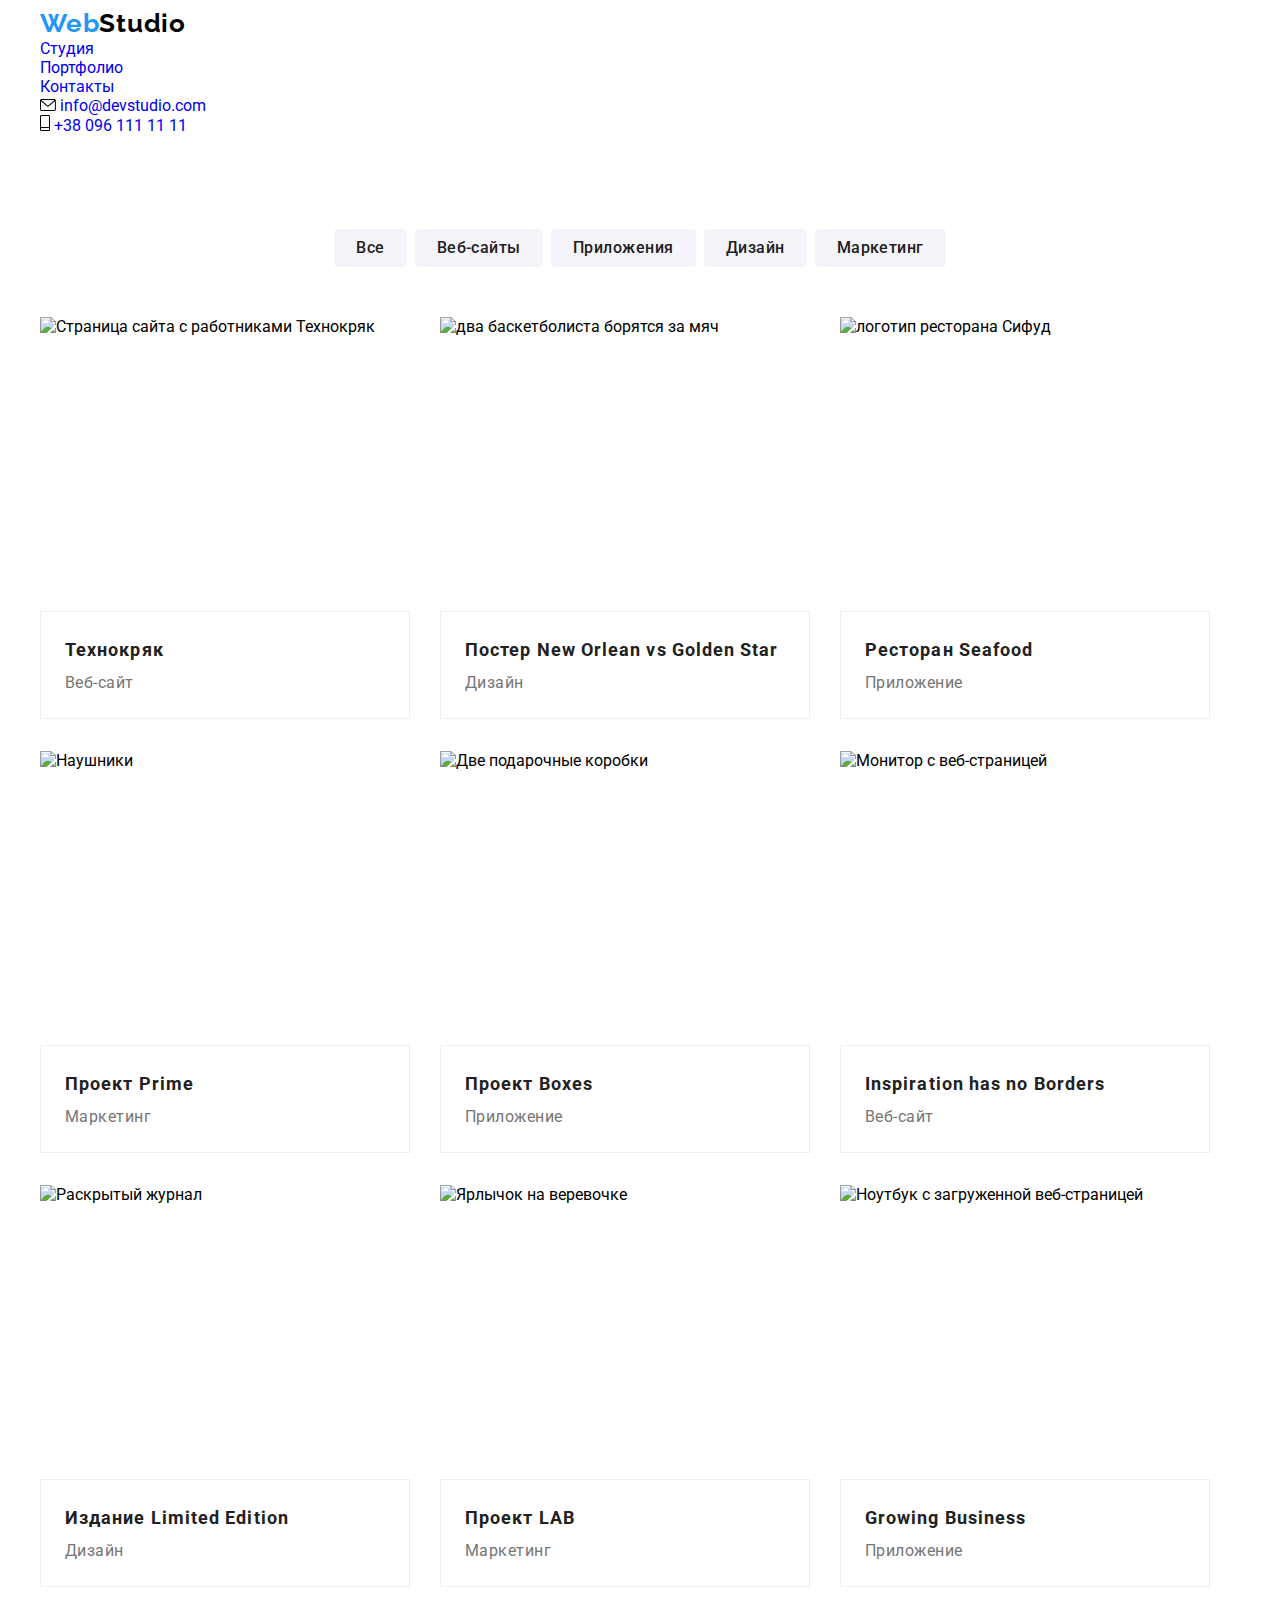
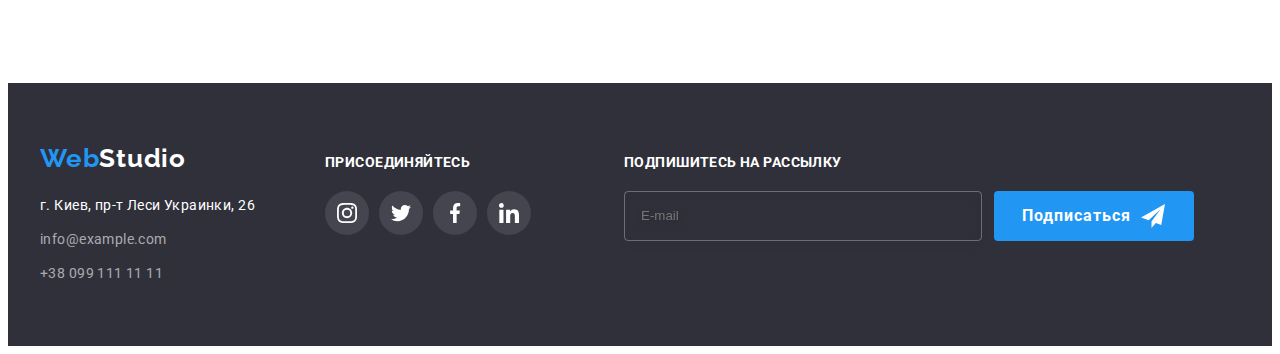
==== portfolio.html @ 205a6d78 "создание первой страницы" ====
<!DOCTYPE html>
<html lang="en">
<head>
    <meta charset="UTF-8">
    <meta http-equiv="X-UA-Compatible" content="IE=edge">
    <meta name="viewport" content="width=device-width, initial-scale=1.0">
    <title>WebStudio</title>
    <link rel="preconnect" href="https://fonts.googleapis.com">
    <link rel="preconnect" href="https://fonts.gstatic.com" crossorigin>
    <link href="https://fonts.googleapis.com/css2?family=Raleway:wght@700&family=Roboto:wght@400;500;700;900&display=swap"
        rel="stylesheet">
    <link rel="stylesheet" href="https://cdnjs.cloudflare.com/ajax/libs/modern-normalize/1.1.0/modern-normalize.min.css"
        integrity="sha512-wpPYUAdjBVSE4KJnH1VR1HeZfpl1ub8YT/NKx4PuQ5NmX2tKuGu6U/JRp5y+Y8XG2tV+wKQpNHVUX03MfMFn9Q=="
        crossorigin="anonymous" referrerpolicy="no-referrer" />
    <link rel="stylesheet" href="./css/portfolio.min.css">
</head>
<body>
    <header class="header portfolio-header">
        <div class="container header-container">
            <nav class="navigation">
                <a class="logo link" href="./index.html"><span class="logo-primary">Web</span>Studio</a>
                <ul class="nav-list list">
                    <li class="nav-list__item">
                        <a class="nav-list__link link" href="./index.html#about">Студия</a>
                    </li>
                    <li class="nav-list__item">
                        <a class="nav-list__link link current" href="./portfolio.html">Портфолио</a>
                    </li>
                    <li class="nav-list__item">
                        <a class="nav-list__link link" href="#contacts">Контакты</a>
                    </li>
                </ul>
            </nav>
            <ul class="header-contact list">
                <li class="header-contact__item">
                    <a class="header-contact__link link" href="mailto:info@devstudio.com">
                        <svg class="header-contact__icon" width="16" height="12">
                            <use href="./img/svg/sprite.svg#icon-email"></use>
                        </svg>
                        info@devstudio.com
                    </a>
                </li>
                <li class="header-contact__item">
                    <a class="header-contact__link link" href="tel:+380961111111">
                        <svg class="header-contact__icon" width="10" height="16">
                            <use href="./img/svg/sprite.svg#icon-telephone"></use>
                        </svg>
                        +38 096 111 11 11
                    </a>
                </li>
            </ul>
        </div>
    </header>
    <main>
        <section class="portfolio">
            <div class="container">
                <h1 class="visually-hidden">Портфолио</h1>
                <ul class="button-list list">
                    <li class="button-list-item">
                        <button class="button" type="button">Все</button>
                    </li>
                    <li class="button-list-item">
                        <button class="button" type="button">Веб-сайты</button>
                    </li>
                    <li class="button-list-item">
                        <button class="button" type="button">Приложения</button>
                    </li>
                    <li class="button-list-item">
                        <button class="button" type="button">Дизайн</button>
                    </li>
                    <li class="button-list-item">
                        <button class="button" type="button">Маркетинг</button>
                    </li>
                </ul>
                <ul class="portfolio-list list">
                    <li class="portfolio-list-item">
                        <div class="portfolio-overlay">
                            <img width="370" height="294" class="portfolio-img" src="./img/portfolio-img-1.jpg" alt="Страница сайта с работниками Технокряк">
                            <p class="overlay-content">Технокряк это современная площадка распространения коронавируса. Компании используют эту платформу для цифрового
                            шпионажа и атак на защищённые сервера конкурентов.</p>
                        </div>
                        <div class="text-box">
                            <h2 class="portfolio-title">Технокряк</h2>
                            <p class="portfolio-text">Веб-сайт</p>
                        </div>
                    </li>
                    <li class="portfolio-list-item">
                        <div class="portfolio-overlay">
                            <img width="370" height="294" class="portfolio-img" src="./img/portfolio-img-2.jpg" alt="два баскетболиста борятся за мяч">
                            <p class="overlay-content"></p>
                        </div>                        
                        <div class="text-box">
                            <h2 class="portfolio-title">Постер <span lang="en">New Orlean vs Golden Star</span></h2>
                            <p class="portfolio-text">Дизайн</p>
                        </div>
                    </li>
                    <li class="portfolio-list-item">
                        <div class="portfolio-overlay">
                            <img width="370" height="294" class="portfolio-img" src="./img/portfolio-img-3.jpg" alt="логотип ресторана Сифуд">
                            <p class="overlay-content"></p>
                        </div>                        
                        <div class="text-box">
                            <h2 class="portfolio-title">Ресторан <span lang="en">Seafood</span></h2>
                            <p class="portfolio-text">Приложение</p>
                        </div>
                    </li>
                    <li class="portfolio-list-item">
                        <div class="portfolio-overlay">
                            <img width="370" height="294" class="portfolio-img" src="./img/portfolio-img-4.jpg" alt="Наушники">
                            <p class="overlay-content"></p>
                        </div>                        
                        <div class="text-box">
                            <h2 class="portfolio-title">Проект <span lang="en">Prime</span></h2>
                            <p class="portfolio-text">Маркетинг</p>
                        </div>
                    </li>
                    <li class="portfolio-list-item">
                        <div class="portfolio-overlay">
                            <img width="370" height="294" class="portfolio-img" src="./img/portfolio-img-5.jpg" alt="Две подарочные коробки">
                            <p class="overlay-content"></p>
                        </div>                        
                        <div class="text-box">
                            <h2 class="portfolio-title">Проект <span lang="en">Boxes</span></h2>
                            <p class="portfolio-text">Приложение</p>
                        </div>
                    </li>
                    <li class="portfolio-list-item">
                        <div class="portfolio-overlay">
                            <img width="370" height="294" class="portfolio-img" src="./img/portfolio-img-6.jpg" alt="Монитор с веб-страницей">
                            <p class="overlay-content"></p>
                        </div>                        
                        <div class="text-box">
                            <h2 class="portfolio-title" lang="en">Inspiration has no Borders</h2>
                            <p class="portfolio-text">Веб-сайт</p>
                        </div>
                    </li>
                    <li class="portfolio-list-item">
                        <div class="portfolio-overlay">
                            <img width="370" height="294" class="portfolio-img" src="./img/portfolio-img-7.jpg" alt="Раскрытый журнал">
                            <p class="overlay-content"></p>
                        </div>                        
                        <div class="text-box">
                            <h2 class="portfolio-title">Издание <span lang="en">Limited Edition</span></h2>
                            <p class="portfolio-text">Дизайн</p>
                        </div>
                    </li>
                    <li class="portfolio-list-item">
                        <div class="portfolio-overlay">
                            <img width="370" height="294" class="portfolio-img" src="./img/portfolio-img-8.jpg" alt="Ярлычок на веревочке">
                            <p class="overlay-content"></p>
                        </div>                        
                        <div class="text-box">
                            <h2 class="portfolio-title">Проект <span lang="en">LAB</span></h2>
                            <p class="portfolio-text">Маркетинг</p>
                        </div>
                    </li>
                    <li class="portfolio-list-item">
                        <div class="portfolio-overlay">
                            <img width="370" height="294" class="portfolio-img" src="./img/portfolio-img-9.jpg" alt="Ноутбук с загруженной веб-страницей">
                            <p class="overlay-content"></p>
                        </div>                        
                        <div class="text-box">
                            <h2 class="portfolio-title" lang="en">Growing Business</h2>
                            <p class="portfolio-text">Приложение</p>
                        </div>
                    </li>
                </ul>
            </div>
        </section>
    </main>
    <footer class="footer">
        <div class="container footer-container">
            <div class="footer-address">
                <a class="footer-logo link" href="./index.html"><span class="logo-primary">Web</span>Studio</a>
                <address id="contacts">
                    <ul class="footer-contact-list list">
                        <li class="footer-contacts-item">
                            <a class="footer-contacts-address link" href="https://goo.gl/maps/A6K9z37KiYoTbCrC9"
                                target="_blank" rel="noopener noreferrer">г. Киев, пр-т Леси Украинки, 26</a>
                        </li>
                        <li class="footer-contacts-item">
                            <a class="footer-contacts-link link" href="mailto:info@example.com">info@example.com</a>
                        </li>
                        <li class="footer-contacts-item">
                            <a class="footer-contacts-link link" href="tel:+380991111111">+38 099 111 11 11</a>
                        </li>
                    </ul>
                </address>
            </div>
            <div class="footer-social">
                <p class="footer-social-text">присоединяйтесь</p>
                <ul class="footer-social-list list">
                    <li class="footer-social-item">
                        <a class="footer-social-link" href="">
                            <svg class="footer-social-link-icon" width="20" height="20">
                                <use href="./img/svg/sprite.svg#icon-instagram"></use>
                            </svg>
                        </a>
                    </li>
                    <li class="footer-social-item">
                        <a class="footer-social-link" href="">
                            <svg class="footer-social-link-icon" width="20" height="20">
                                <use href="./img/svg/sprite.svg#icon-twitter"></use>
                            </svg>
                        </a>
                    </li>
                    <li class="footer-social-item">
                        <a class="footer-social-link" href="">
                            <svg class="footer-social-link-icon" width="20" height="20">
                                <use href="./img/svg/sprite.svg#icon-facebook"></use>
                            </svg>
                        </a>
                    </li>
                    <li class="footer-social-item">
                        <a class="footer-social-link" href="">
                            <svg class="footer-social-link-icon" width="20" height="20">
                                <use href="./img/svg/sprite.svg#icon-linkedin"></use>
                            </svg>
                        </a>
                    </li>
                </ul>
            </div>
            <div class="footer-subscribe-thumb">
                <p class="footer-social-text">Подпишитесь на рассылку</p>
                <form class="footer-subscribe-form">
                    <label class="footer-subsribe-label">
                        <input type="email" name="subscribe-email" class="footer-subscribe-mail" placeholder="E-mail">
                    </label>
                    <button type="submit" class="footer-subscribe-button">Подписаться
                        <svg class="button-icon" width="24" height="24">
                            <use href="./img/svg/icons.svg#icon-send"></use>
                        </svg>
                    </button>
                </form>
            </div>
        </div>
    </footer>
</body>
</html>
---- css/portfolio.min.css ----
:root{--font-family: "Roboto", sans-serif;--logo-font: "Raleway", sans-serif;--primary-text-color: #212121;--secondary-text-color: #757575;--accent-color: #2196f3;--icon-color: #afb1b8;--timing-function: cubic-bezier(0.4, 0, 0.2, 1);--duration: 250ms}.visually-hidden{position:absolute;width:1px;height:1px;margin:-1px;border:0;padding:0;white-space:nowrap;clip-path:inset(100%);clip:rect(0 0 0 0);overflow:hidden}body{font-family:var(--font-family)}h1,h2,h3,h4,h5,h6,p{margin-top:0;margin-bottom:0}ul{margin-top:0;margin-bottom:0;padding-left:0}img{display:block}li{display:block}.list{list-style:none}.link{text-decoration:none}.container{width:1200px;padding-left:15px;padding-right:15px;margin-left:auto;margin-right:auto}@media screen and (max-width: 480px){.container{width:480px;padding-left:15px;padding-right:15px;margin-left:auto;margin-right:auto}}.logo-primary{color:#2196f3;font-family:var(--logo-font);font-style:normal;font-weight:bold;font-size:26px;line-height:31px;letter-spacing:0.03em}.logo{margin-right:92px;color:#000000;font-family:var(--logo-font);font-style:normal;font-weight:bold;font-size:26px;line-height:31px;letter-spacing:0.03em}.footer-logo{color:#ffffff;font-family:var(--logo-font);font-style:normal;font-weight:bold;font-size:26px;line-height:31px;letter-spacing:0.03em}.button-list{display:flex;justify-content:center;margin-bottom:50px}.button-list-item+.button-list-item{margin-left:8px}.button{padding:6px 22px;border:transparent;display:flex;align-items:center;font-family:var(--font-family);font-style:normal;font-weight:500;font-size:16px;line-height:26px;text-align:center;letter-spacing:0.03em;color:var(--primary-text-color);background-color:#f5f4fa;border-radius:4px;transition-property:background-color, color, box-shadow;transition-duration:var(--duration);transition-timing-function:var(--timing-function)}.button:hover,.button:focus{background-color:var(--accent-color);color:#ffffff;box-shadow:0px 3px 1px rgba(0,0,0,0.1),0px 1px 2px rgba(0,0,0,0.08),0px 2px 2px rgba(0,0,0,0.12);cursor:pointer}@media screen and (max-width: 480px){.nav-list{display:none}.header-contact{display:none}.header{border-bottom:1px solid #ECECEC}.header-container{display:flex;justify-content:space-between;align-items:center;padding:10px 15px}.burger-menu{border:none;background-color:transparent;padding:12px 8px;line-height:0}.burger-menu__icon{fill:black;transition-property:fill;transition-duration:var(--duration);transition-timing-function:var(--timing-function)}.burger-menu__icon:hover,.burger-menu__icon:focus{fill:var(--accent-color)}}.portfolio{padding-top:94px;padding-bottom:94px}.portfolio-list{display:flex;flex-wrap:wrap;flex-basis:calc((100% - 60px) / 3);margin-right:-30px;margin-bottom:-30px}.portfolio-list-item{width:370px;height:404px;background:#ffffff;margin-right:30px;margin-bottom:30px;transition-property:box-shadow;transition-duration:var(--duration);transition-timing-function:var(--timing-function)}.portfolio-list-item:hover,.portfolio-list-item:focus{box-shadow:0px 1px 1px rgba(0,0,0,0.12),0px 4px 4px rgba(0,0,0,0.06),1px 4px 6px rgba(0,0,0,0.16);cursor:pointer}.portfolio-title{font-family:var(--font-family);font-style:normal;font-weight:bold;font-size:18px;line-height:2;letter-spacing:0.06em;color:var(--primary-text-color)}.portfolio-text{font-family:var(--font-family);font-style:normal;font-weight:normal;font-size:16px;line-height:1.88;letter-spacing:0.03em;color:var(--secondary-text-color)}.text-box{padding:20px 24px;border:1px solid #eeeeee;box-sizing:border-box}.portfolio-overlay{position:relative;overflow:hidden}.overlay-content{position:absolute;left:0;top:0;width:100%;height:100%;font-family:var(--font-family);font-style:normal;font-weight:400;font-size:18px;line-height:1.56;letter-spacing:0.03em;color:#FFFFFF;background-color:rgba(33,150,243,0.9);padding:62px 24px;overflow:auto;transform:translateY(100%);transition-property:transform;transition-duration:var(--duration);transition-timing-function:var(--timing-function)}.portfolio-list-item:hover .overlay-content,.portfolio-list-item:focus .overlay-content{transform:translateX(0%)}.footer{background-color:#2f303a;padding-top:60px;padding-bottom:60px}.footer-container{display:flex;align-items:baseline}.footer-contacts-item+.footer-contacts-item{margin-top:10px}address{margin-top:20px}.footer-contacts-address{font-family:var(--font-family);font-style:normal;font-weight:normal;font-size:14px;line-height:1.71;letter-spacing:0.03em;color:#ffffff;transition-property:color;transition-duration:var(--duration);transition-timing-function:var(--timing-function)}.footer-contacts-address:hover,.footer-contacts-address:focus{color:var(--accent-color);cursor:pointer}.footer-contacts-link{font-family:var(--font-family);font-style:normal;font-weight:normal;font-size:14px;line-height:1.71;letter-spacing:0.03em;color:rgba(255,255,255,0.6);transition-property:color;transition-duration:var(--duration);transition-timing-function:var(--timing-function)}.footer-contacts-link:hover,.footer-contacts-link:focus{color:var(--accent-color);cursor:pointer}.footer-social{margin-left:70px}.footer-social-text{margin-bottom:20px;font-family:var(--font-family);font-style:normal;font-weight:bold;font-size:14px;line-height:1.14;letter-spacing:0.03em;text-transform:uppercase;color:#ffffff}.footer-social-list{width:206px;height:44px;display:flex;justify-content:space-between;align-items:center}.footer-social-link{display:flex;justify-content:center;align-items:center;width:44px;height:44px;border-radius:50%;background-color:rgba(255,255,255,0.1);transition-property:background-color;transition-duration:var(--duration);transition-timing-function:var(--timing-function)}.footer-social-link:hover,.footer-social-link:focus{background-color:var(--accent-color);cursor:pointer}.footer-social-link-icon{fill:#ffffff;transition-property:fill;transition-duration:var(--duration);transition-timing-function:var(--timing-function)}.footer-social-link:hover .footer-social-link-icon,.footer-social-link:focus .footer-social-link-icon{fill:#ffffff;cursor:pointer}.footer-subscribe-mail{width:358px;height:50px;border:1px solid rgba(255,255,255,0.3);box-sizing:border-box;filter:drop-shadow(0px 4px 4px rgba(0,0,0,0.15));border-radius:4px;background-color:transparent;padding:15px 16px;color:#ffffff}.footer-subscribe-button{min-width:200px;border:transparent;background-color:var(--accent-color);border-radius:4px;cursor:pointer;padding:10px 28px;margin-left:12px;transition-property:box-shadow;transition-duration:var(--duration);transition-timing-function:var(--timing-function);font-family:var(--font-family);font-style:normal;font-weight:700;font-size:16px;line-height:1.88;display:flex;align-items:center;text-align:center;letter-spacing:0.06em;color:#FFFFFF}.footer-subscribe-button:hover,.footer-subscribe-button:focus{box-shadow:0px 4px 4px rgba(0,0,0,0.15)}.button-icon{margin-left:10px}.footer-subscribe-thumb{margin-left:93px}.footer-subscribe-form{display:flex;flex-direction:row}
/*# sourceMappingURL=portfolio.min.css.map */
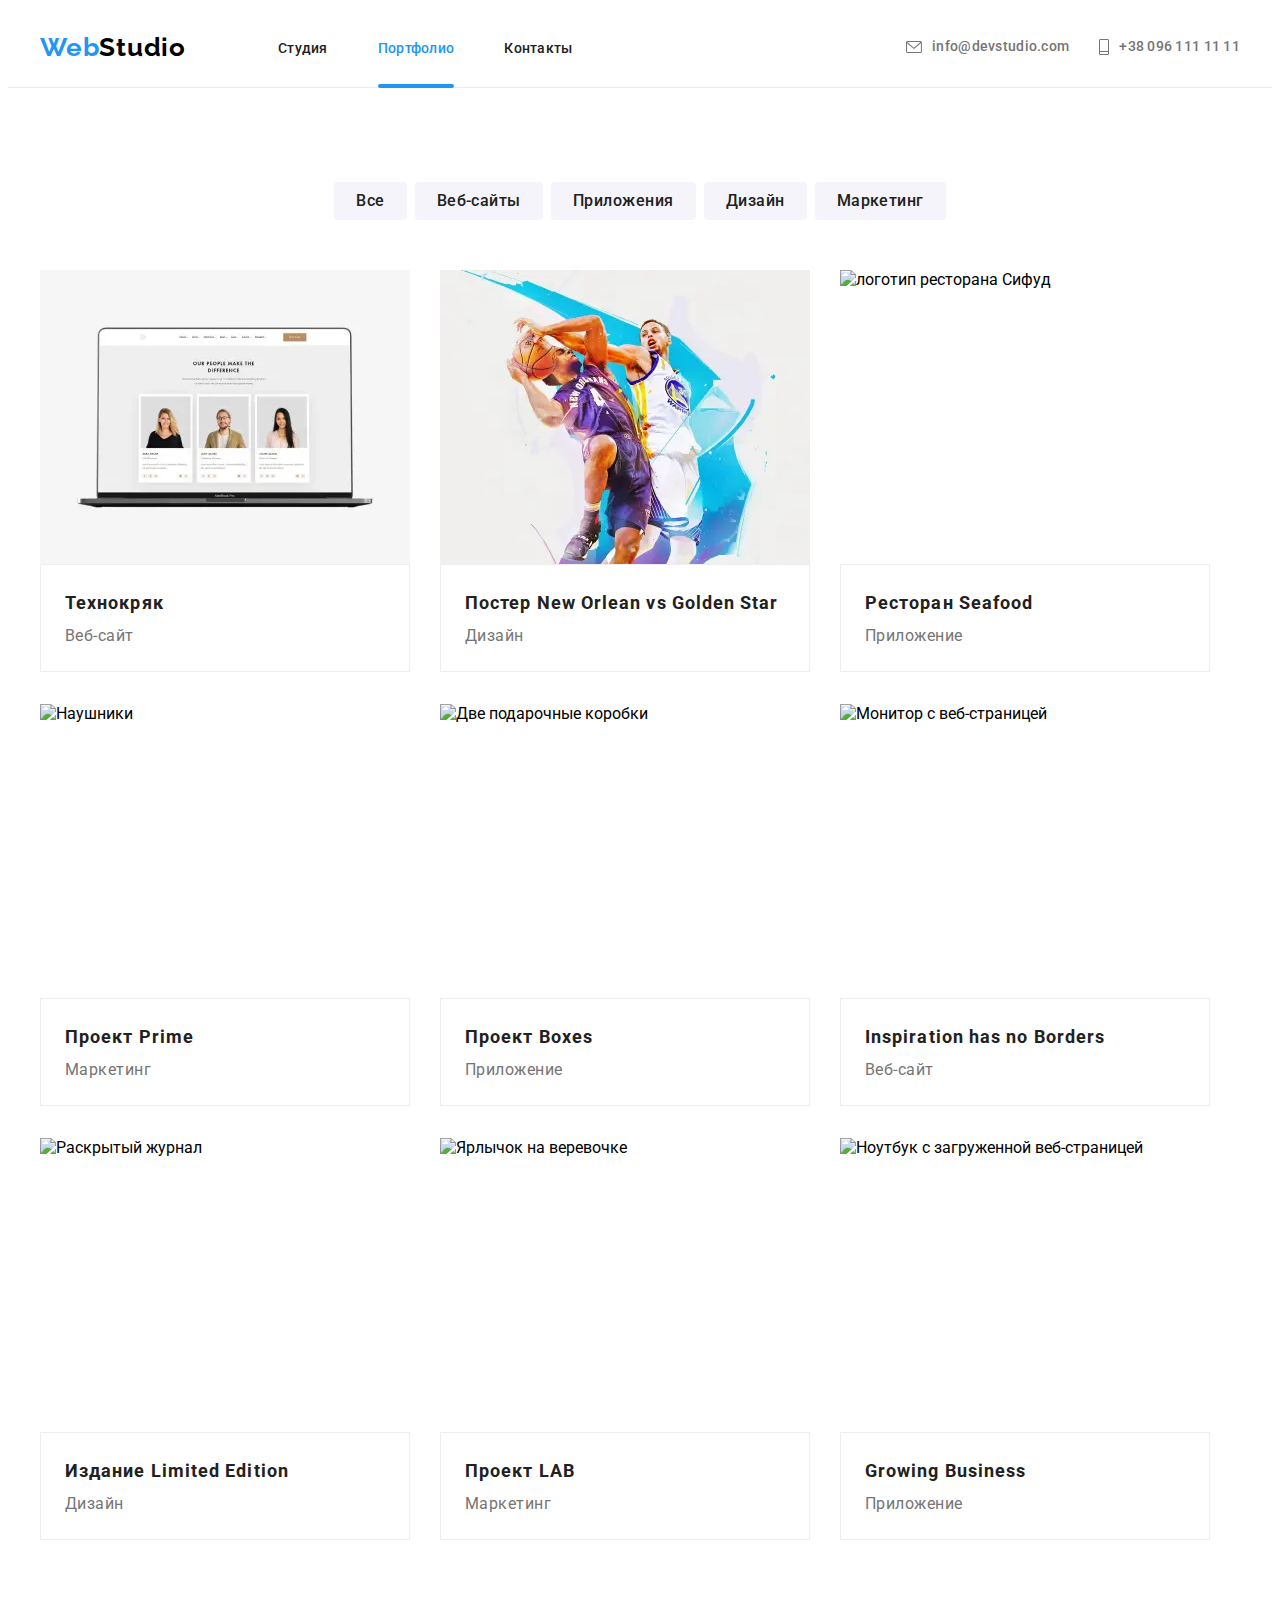
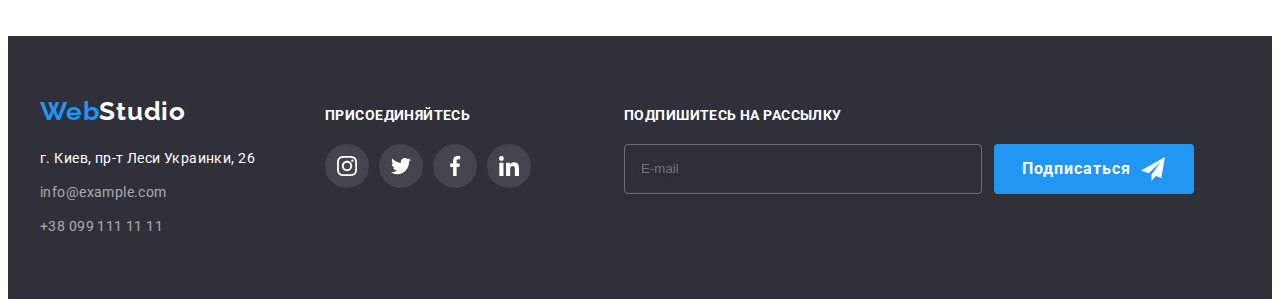
==== commit 44c2ee08: "portfoilo" ====
--- a/portfolio.html
+++ b/portfolio.html
@@ -75,7 +75,40 @@
                 <ul class="portfolio-list list">
                     <li class="portfolio-list-item">
                         <div class="portfolio-overlay">
-                            <img width="370" height="294" class="portfolio-img" src="./img/portfolio-img-1.jpg" alt="Страница сайта с работниками Технокряк">
+                            <picture>
+                                <source 
+                                    srcset="./img/portfolio/desktop-project-1.webp 1x, ./img/portfolio/desktop-project-1@2x.webp 2x"
+                                    src=""
+                                    media="(min-width:1200px)"
+                                    type="image/webp"
+                                />
+                                <source 
+                                    srcset="./img/portfolio/desktop-project-1.jpg 1x, ./img/portfolio/desktop-project-1@2x.jpg 2x"
+                                    src=""
+                                    media="(min-width:1200px)"
+                                />
+
+                                <source 
+                                    srcset="./img/portfolio/tablet-project-1.webp 1x, ./img/portfolio/tablet-project-1@2x.webp 2x"
+                                    media="(min-width:768px)" 
+                                    type="image/webp" 
+                                />
+                                <source 
+                                    srcset="./img/portfolio/tablet-project-1.jpg 1x, ./img/portfolio/tablet-project-1@2x.jpg 2x" 
+                                    media="(min-width:768px)" 
+                                />
+
+                                <source 
+                                    srcset="./img/portfolio/tablet-project-1.webp 1x, ./img/portfolio/tablet-project-1@2x.webp 2x"
+                                    media="(max-width:767px)" 
+                                    type="image/webp" 
+                                />
+                                <source 
+                                    srcset="./img/portfolio/tablet-project-1.jpg 1x, ./img/portfolio/tablet-project-1@2x.jpg 2x"
+                                    media="(max-width:767px)"
+                                />
+                                <img class="portfolio-img" src="./img/portfolio/mobile-project-1.jpg" alt="Страница сайта с работниками Технокряк">
+                            </picture>
                             <p class="overlay-content">Технокряк это современная площадка распространения коронавируса. Компании используют эту платформу для цифрового
                             шпионажа и атак на защищённые сервера конкурентов.</p>
                         </div>
@@ -86,7 +119,24 @@
                     </li>
                     <li class="portfolio-list-item">
                         <div class="portfolio-overlay">
-                            <img width="370" height="294" class="portfolio-img" src="./img/portfolio-img-2.jpg" alt="два баскетболиста борятся за мяч">
+                            <picture>
+                                <source srcset="./img/portfolio/desktop-project-2.webp 1x, ./img/portfolio/desktop-project-2@2x.webp 2x"
+                                    media="(min-width:1200px)" type="image/webp">
+                                <source srcset="./img/portfolio/desktop-project-2.jpg 1x, ./img/portfolio/desktop-project-2@2x.jpg 2x"
+                                    media="(min-width:1200px)">
+                                
+                                <source srcset="./img/portfolio/tablet-project-2.webp 1x, ./img/portfolio/tablet-project-2@2x.webp 2x"
+                                    media="(min-width:768px)" type="image/webp">
+                                <source srcset="./img/portfolio/tablet-project-2.jpg 1x, ./img/portfolio/tablet-project-2@2x.jpg 2x"
+                                    media="(min-width:768px)">
+                                
+                                <source srcset="./img/portfolio/tablet-project-2.webp 1x, ./img/portfolio/tablet-project-2@2x.webp 2x"
+                                    media="(max-width:767px)" type="image/webp">
+                                <source srcset="./img/portfolio/tablet-project-2.jpg 1x, ./img/portfolio/tablet-project-2@2x.jpg 2x"
+                                    media="(max-width:767px)">
+                                <img class="portfolio-img" src="./img/portfolio-img-2.jpg" alt="два баскетболиста борятся за мяч">
+                            </picture>
+                            
                             <p class="overlay-content"></p>
                         </div>                        
                         <div class="text-box">
--- a/css/portfolio.min.css
+++ b/css/portfolio.min.css
@@ -1,2 +1,2 @@
-:root{--font-family: "Roboto", sans-serif;--logo-font: "Raleway", sans-serif;--primary-text-color: #212121;--secondary-text-color: #757575;--accent-color: #2196f3;--icon-color: #afb1b8;--timing-function: cubic-bezier(0.4, 0, 0.2, 1);--duration: 250ms}.visually-hidden{position:absolute;width:1px;height:1px;margin:-1px;border:0;padding:0;white-space:nowrap;clip-path:inset(100%);clip:rect(0 0 0 0);overflow:hidden}body{font-family:var(--font-family)}h1,h2,h3,h4,h5,h6,p{margin-top:0;margin-bottom:0}ul{margin-top:0;margin-bottom:0;padding-left:0}img{display:block}li{display:block}.list{list-style:none}.link{text-decoration:none}.container{width:1200px;padding-left:15px;padding-right:15px;margin-left:auto;margin-right:auto}@media screen and (max-width: 480px){.container{width:480px;padding-left:15px;padding-right:15px;margin-left:auto;margin-right:auto}}.logo-primary{color:#2196f3;font-family:var(--logo-font);font-style:normal;font-weight:bold;font-size:26px;line-height:31px;letter-spacing:0.03em}.logo{margin-right:92px;color:#000000;font-family:var(--logo-font);font-style:normal;font-weight:bold;font-size:26px;line-height:31px;letter-spacing:0.03em}.footer-logo{color:#ffffff;font-family:var(--logo-font);font-style:normal;font-weight:bold;font-size:26px;line-height:31px;letter-spacing:0.03em}.button-list{display:flex;justify-content:center;margin-bottom:50px}.button-list-item+.button-list-item{margin-left:8px}.button{padding:6px 22px;border:transparent;display:flex;align-items:center;font-family:var(--font-family);font-style:normal;font-weight:500;font-size:16px;line-height:26px;text-align:center;letter-spacing:0.03em;color:var(--primary-text-color);background-color:#f5f4fa;border-radius:4px;transition-property:background-color, color, box-shadow;transition-duration:var(--duration);transition-timing-function:var(--timing-function)}.button:hover,.button:focus{background-color:var(--accent-color);color:#ffffff;box-shadow:0px 3px 1px rgba(0,0,0,0.1),0px 1px 2px rgba(0,0,0,0.08),0px 2px 2px rgba(0,0,0,0.12);cursor:pointer}@media screen and (max-width: 480px){.nav-list{display:none}.header-contact{display:none}.header{border-bottom:1px solid #ECECEC}.header-container{display:flex;justify-content:space-between;align-items:center;padding:10px 15px}.burger-menu{border:none;background-color:transparent;padding:12px 8px;line-height:0}.burger-menu__icon{fill:black;transition-property:fill;transition-duration:var(--duration);transition-timing-function:var(--timing-function)}.burger-menu__icon:hover,.burger-menu__icon:focus{fill:var(--accent-color)}}.portfolio{padding-top:94px;padding-bottom:94px}.portfolio-list{display:flex;flex-wrap:wrap;flex-basis:calc((100% - 60px) / 3);margin-right:-30px;margin-bottom:-30px}.portfolio-list-item{width:370px;height:404px;background:#ffffff;margin-right:30px;margin-bottom:30px;transition-property:box-shadow;transition-duration:var(--duration);transition-timing-function:var(--timing-function)}.portfolio-list-item:hover,.portfolio-list-item:focus{box-shadow:0px 1px 1px rgba(0,0,0,0.12),0px 4px 4px rgba(0,0,0,0.06),1px 4px 6px rgba(0,0,0,0.16);cursor:pointer}.portfolio-title{font-family:var(--font-family);font-style:normal;font-weight:bold;font-size:18px;line-height:2;letter-spacing:0.06em;color:var(--primary-text-color)}.portfolio-text{font-family:var(--font-family);font-style:normal;font-weight:normal;font-size:16px;line-height:1.88;letter-spacing:0.03em;color:var(--secondary-text-color)}.text-box{padding:20px 24px;border:1px solid #eeeeee;box-sizing:border-box}.portfolio-overlay{position:relative;overflow:hidden}.overlay-content{position:absolute;left:0;top:0;width:100%;height:100%;font-family:var(--font-family);font-style:normal;font-weight:400;font-size:18px;line-height:1.56;letter-spacing:0.03em;color:#FFFFFF;background-color:rgba(33,150,243,0.9);padding:62px 24px;overflow:auto;transform:translateY(100%);transition-property:transform;transition-duration:var(--duration);transition-timing-function:var(--timing-function)}.portfolio-list-item:hover .overlay-content,.portfolio-list-item:focus .overlay-content{transform:translateX(0%)}.footer{background-color:#2f303a;padding-top:60px;padding-bottom:60px}.footer-container{display:flex;align-items:baseline}.footer-contacts-item+.footer-contacts-item{margin-top:10px}address{margin-top:20px}.footer-contacts-address{font-family:var(--font-family);font-style:normal;font-weight:normal;font-size:14px;line-height:1.71;letter-spacing:0.03em;color:#ffffff;transition-property:color;transition-duration:var(--duration);transition-timing-function:var(--timing-function)}.footer-contacts-address:hover,.footer-contacts-address:focus{color:var(--accent-color);cursor:pointer}.footer-contacts-link{font-family:var(--font-family);font-style:normal;font-weight:normal;font-size:14px;line-height:1.71;letter-spacing:0.03em;color:rgba(255,255,255,0.6);transition-property:color;transition-duration:var(--duration);transition-timing-function:var(--timing-function)}.footer-contacts-link:hover,.footer-contacts-link:focus{color:var(--accent-color);cursor:pointer}.footer-social{margin-left:70px}.footer-social-text{margin-bottom:20px;font-family:var(--font-family);font-style:normal;font-weight:bold;font-size:14px;line-height:1.14;letter-spacing:0.03em;text-transform:uppercase;color:#ffffff}.footer-social-list{width:206px;height:44px;display:flex;justify-content:space-between;align-items:center}.footer-social-link{display:flex;justify-content:center;align-items:center;width:44px;height:44px;border-radius:50%;background-color:rgba(255,255,255,0.1);transition-property:background-color;transition-duration:var(--duration);transition-timing-function:var(--timing-function)}.footer-social-link:hover,.footer-social-link:focus{background-color:var(--accent-color);cursor:pointer}.footer-social-link-icon{fill:#ffffff;transition-property:fill;transition-duration:var(--duration);transition-timing-function:var(--timing-function)}.footer-social-link:hover .footer-social-link-icon,.footer-social-link:focus .footer-social-link-icon{fill:#ffffff;cursor:pointer}.footer-subscribe-mail{width:358px;height:50px;border:1px solid rgba(255,255,255,0.3);box-sizing:border-box;filter:drop-shadow(0px 4px 4px rgba(0,0,0,0.15));border-radius:4px;background-color:transparent;padding:15px 16px;color:#ffffff}.footer-subscribe-button{min-width:200px;border:transparent;background-color:var(--accent-color);border-radius:4px;cursor:pointer;padding:10px 28px;margin-left:12px;transition-property:box-shadow;transition-duration:var(--duration);transition-timing-function:var(--timing-function);font-family:var(--font-family);font-style:normal;font-weight:700;font-size:16px;line-height:1.88;display:flex;align-items:center;text-align:center;letter-spacing:0.06em;color:#FFFFFF}.footer-subscribe-button:hover,.footer-subscribe-button:focus{box-shadow:0px 4px 4px rgba(0,0,0,0.15)}.button-icon{margin-left:10px}.footer-subscribe-thumb{margin-left:93px}.footer-subscribe-form{display:flex;flex-direction:row}
+:root{--font-family: "Roboto", sans-serif;--logo-font: "Raleway", sans-serif;--primary-text-color: #212121;--secondary-text-color: #757575;--accent-color: #2196f3;--icon-color: #afb1b8;--timing-function: cubic-bezier(0.4, 0, 0.2, 1);--duration: 250ms}.visually-hidden{position:absolute;width:1px;height:1px;margin:-1px;border:0;padding:0;white-space:nowrap;clip-path:inset(100%);clip:rect(0 0 0 0);overflow:hidden}body{font-family:var(--font-family)}h1,h2,h3,h4,h5,h6,p{margin-top:0;margin-bottom:0}ul{margin-top:0;margin-bottom:0;padding-left:0}img{display:block}li{display:block}.list{list-style:none}.link{text-decoration:none}@media screen and (max-width: 767px) and (min-width: 768px){.container{width:100vw}}@media screen and (min-width: 1200px){.container{width:1200px}}.container{padding-left:15px;padding-right:15px;margin-left:auto;margin-right:auto}.logo-primary{color:#2196f3;font-family:var(--logo-font);font-style:normal;font-weight:bold;font-size:26px;line-height:1.19;letter-spacing:0.03em}@media screen and (min-width: 306px){.logo{margin-right:92px}}.logo{color:#000000;font-family:var(--logo-font);font-style:normal;font-weight:bold;font-size:26px;line-height:1.19;letter-spacing:0.03em}.footer-logo{color:#ffffff;font-family:var(--logo-font);font-style:normal;font-weight:bold;font-size:26px;line-height:1.19;letter-spacing:0.03em}.button-list{display:flex;justify-content:center;margin-bottom:50px}.button-list-item+.button-list-item{margin-left:8px}.button{padding:6px 22px;border:transparent;display:flex;align-items:center;font-family:var(--font-family);font-style:normal;font-weight:500;font-size:16px;line-height:26px;text-align:center;letter-spacing:0.03em;color:var(--primary-text-color);background-color:#f5f4fa;border-radius:4px;transition-property:background-color, color, box-shadow;transition-duration:var(--duration);transition-timing-function:var(--timing-function)}.button:hover,.button:focus{background-color:var(--accent-color);color:#ffffff;box-shadow:0px 3px 1px rgba(0,0,0,0.1),0px 1px 2px rgba(0,0,0,0.08),0px 2px 2px rgba(0,0,0,0.12);cursor:pointer}@media screen and (max-width: 767px){.nav-list{display:none}.header-contact{display:none}.header-container{justify-content:space-between;padding-top:10px;padding-bottom:10px}.burger-menu{border:none;background-color:transparent;padding:12px 8px;line-height:0;margin-left:auto;cursor:pointer}.burger-menu__icon{fill:#000000;transition-property:fill;transition-duration:var(--duration);transition-timing-function:var(--timing-function)}.burger-menu__icon:hover,.burger-menu__icon:focus{fill:var(--accent-color)}.mobile-menu{position:absolute;top:0;left:0;width:100%;height:100vh;overflow:auto;background-color:#FFFFFF;opacity:0;visibility:hidden;pointer-events:none;transition-property:opacity;transition-duration:var(--duration);transition-timing-function:var(--timing-function)}.mobile-menu.is-open{opacity:1;visibility:visible;pointer-events:auto}.mobile-menu__container{position:relative;padding-top:48px;padding-bottom:48px;display:flex;flex-direction:column}.mobile-menu__close-button{position:absolute;top:10px;right:15px;padding:10px;background-color:transparent;border:none;line-height:0;cursor:pointer}.mobile-menu__close-icon{fill:#000000;transition-property:fill;transition-duration:var(--duration);transition-timing-function:var(--timing-function)}.mobile-menu__close-icon:hover,.mobile-menu__close-icon:focus{fill:var(--accent-color)}.mobile-menu__nav-list{display:flex;flex-direction:column}.mobile-menu__nav-link{font-family:var(--font-family);font-style:normal;font-weight:500;font-size:40px;line-height:1.18;letter-spacing:0.02em;color:var(--primary-text-color)}.mobile-menu__nav-item+.mobile-menu__nav-item,.mobile-menu__contacts-item+.mobile-menu__contacts-item{margin-top:32px}.mobile-menu__contacts{margin-top:302px}.mobile-menu__contacts-list{display:flex;flex-direction:column}.mobile-menu__contacts-tel{font-family:var(--font-family);font-style:normal;font-weight:500;font-size:34px;line-height:1.18;letter-spacing:0.02em;color:var(--accent-color)}.mobile-menu__contacts-mail{font-family:var(--font-family);font-style:normal;font-weight:500;font-size:24px;line-height:1.17;letter-spacing:0.02em;color:var(--secondary-text-color)}.mobile-menu__social{margin-top:64px}.mobile-menu__social-list{display:flex;flex-direction:row;flex-wrap:wrap}.mobile-menu__social-item+.mobile-menu__social-item{margin-left:10px}.mobile-menu__social-item:not(:first-child)::before{content:" ";height:100%;border:1px solid rgba(33,33,33,0.2);transform:rotate(90deg);margin-right:10px}.mobile-menu__social-link{font-family:var(--font-family);font-style:normal;font-weight:500;font-size:18px;line-height:1.22;letter-spacing:0.02em;color:var(--accent-color)}}@media screen and (min-width: 768px){.burger-menu{display:none}.mobile-menu{display:none}.header-container{padding-top:21px;padding-bottom:21px}.navigation{display:flex}.nav-list{display:flex;align-items:center}.nav-list__item+.nav-list__item{margin-left:50px}.nav-list__link{font-family:var(--font-family);font-style:normal;font-weight:500;font-size:14px;line-height:1.14;letter-spacing:0.02em;color:var(--primary-text-color);transition-property:color;transition-duration:var(--duration);transition-timing-function:var(--timing-function)}.nav-list__link:hover,.nav-list__link:focus{color:var(--accent-color);cursor:pointer}.current{position:relative}.current::after{content:" ";display:block;position:absolute;left:0;top:46px;width:100%;height:4px;border-radius:2px;background-color:var(--accent-color)}.header-contact{display:flex;flex-direction:column;margin-left:auto}.header-contact__item{display:flex;align-items:center}.header-contact__item+.header-contact__item{margin-top:10px}.header-contact__link{display:flex;align-items:center;font-family:var(--font-family);font-style:normal;font-weight:500;font-size:14px;line-height:1.14;letter-spacing:0.02em;color:var(--secondary-text-color);transition-property:color;transition-duration:var(--duration);transition-timing-function:var(--timing-function)}.header-contact__link:hover,.header-contact__link:focus{color:var(--accent-color);cursor:pointer}.header-contact__icon{fill:var(--secondary-text-color);margin-right:10px;transition-property:fill;transition-duration:var(--duration);transition-timing-function:var(--timing-function)}.header-contact__link:hover .header-contact__icon,.header-contact__link:focus .header-contact__icon{fill:var(--accent-color);cursor:pointer}}@media screen and (min-width: 1200px){.header-container{padding-top:24px;padding-bottom:24px}.current{position:relative}.current::after{content:"";display:block;position:absolute;left:0;top:44px;width:100%;height:4px;border-radius:2px;background-color:var(--accent-color)}.header-contact{display:flex;flex-direction:row;margin-left:auto}.header-contact__item{display:flex;align-items:center}.header-contact__item+.header-contact__item{margin-left:30px;margin-top:0}}.portfolio-header{border-bottom:1px solid #ECECEC}.header-container{display:flex;align-items:center}.current{color:var(--accent-color)}.portfolio{padding-top:94px;padding-bottom:94px}.portfolio-list{display:flex;flex-wrap:wrap;flex-basis:calc((100% - 60px) / 3);margin-right:-30px;margin-bottom:-30px}.portfolio-list-item{width:370px;height:404px;background:#ffffff;margin-right:30px;margin-bottom:30px;transition-property:box-shadow;transition-duration:var(--duration);transition-timing-function:var(--timing-function)}.portfolio-list-item:hover,.portfolio-list-item:focus{box-shadow:0px 1px 1px rgba(0,0,0,0.12),0px 4px 4px rgba(0,0,0,0.06),1px 4px 6px rgba(0,0,0,0.16);cursor:pointer}.portfolio-title{font-family:var(--font-family);font-style:normal;font-weight:bold;font-size:18px;line-height:2;letter-spacing:0.06em;color:var(--primary-text-color)}.portfolio-text{font-family:var(--font-family);font-style:normal;font-weight:normal;font-size:16px;line-height:1.88;letter-spacing:0.03em;color:var(--secondary-text-color)}.text-box{padding:20px 24px;border:1px solid #eeeeee;box-sizing:border-box}.portfolio-overlay{position:relative;overflow:hidden}.overlay-content{position:absolute;left:0;top:0;width:100%;height:100%;font-family:var(--font-family);font-style:normal;font-weight:400;font-size:18px;line-height:1.56;letter-spacing:0.03em;color:#FFFFFF;background-color:rgba(33,150,243,0.9);padding:62px 24px;overflow:auto;transform:translateY(100%);transition-property:transform;transition-duration:var(--duration);transition-timing-function:var(--timing-function)}.portfolio-list-item:hover .overlay-content,.portfolio-list-item:focus .overlay-content{transform:translateX(0%)}.footer{background-color:#2f303a;padding-top:60px;padding-bottom:60px}.footer-container{display:flex;align-items:baseline}.footer-contacts-item+.footer-contacts-item{margin-top:10px}address{margin-top:20px}.footer-contacts-address{font-family:var(--font-family);font-style:normal;font-weight:normal;font-size:14px;line-height:1.71;letter-spacing:0.03em;color:#ffffff;transition-property:color;transition-duration:var(--duration);transition-timing-function:var(--timing-function)}.footer-contacts-address:hover,.footer-contacts-address:focus{color:var(--accent-color);cursor:pointer}.footer-contacts-link{font-family:var(--font-family);font-style:normal;font-weight:normal;font-size:14px;line-height:1.71;letter-spacing:0.03em;color:rgba(255,255,255,0.6);transition-property:color;transition-duration:var(--duration);transition-timing-function:var(--timing-function)}.footer-contacts-link:hover,.footer-contacts-link:focus{color:var(--accent-color);cursor:pointer}.footer-social{margin-left:70px}.footer-social-text{margin-bottom:20px;font-family:var(--font-family);font-style:normal;font-weight:bold;font-size:14px;line-height:1.14;letter-spacing:0.03em;text-transform:uppercase;color:#ffffff}.footer-social-list{width:206px;height:44px;display:flex;justify-content:space-between;align-items:center}.footer-social-link{display:flex;justify-content:center;align-items:center;width:44px;height:44px;border-radius:50%;background-color:rgba(255,255,255,0.1);transition-property:background-color;transition-duration:var(--duration);transition-timing-function:var(--timing-function)}.footer-social-link:hover,.footer-social-link:focus{background-color:var(--accent-color);cursor:pointer}.footer-social-link-icon{fill:#ffffff;transition-property:fill;transition-duration:var(--duration);transition-timing-function:var(--timing-function)}.footer-social-link:hover .footer-social-link-icon,.footer-social-link:focus .footer-social-link-icon{fill:#ffffff;cursor:pointer}.footer-subscribe-mail{width:358px;height:50px;border:1px solid rgba(255,255,255,0.3);box-sizing:border-box;filter:drop-shadow(0px 4px 4px rgba(0,0,0,0.15));border-radius:4px;background-color:transparent;padding:15px 16px;color:#ffffff}.footer-subscribe-button{min-width:200px;border:transparent;background-color:var(--accent-color);border-radius:4px;cursor:pointer;padding:10px 28px;margin-left:12px;transition-property:box-shadow;transition-duration:var(--duration);transition-timing-function:var(--timing-function);font-family:var(--font-family);font-style:normal;font-weight:700;font-size:16px;line-height:1.88;display:flex;align-items:center;text-align:center;letter-spacing:0.06em;color:#FFFFFF}.footer-subscribe-button:hover,.footer-subscribe-button:focus{box-shadow:0px 4px 4px rgba(0,0,0,0.15)}.button-icon{margin-left:10px}.footer-subscribe-thumb{margin-left:93px}.footer-subscribe-form{display:flex;flex-direction:row}
 /*# sourceMappingURL=portfolio.min.css.map */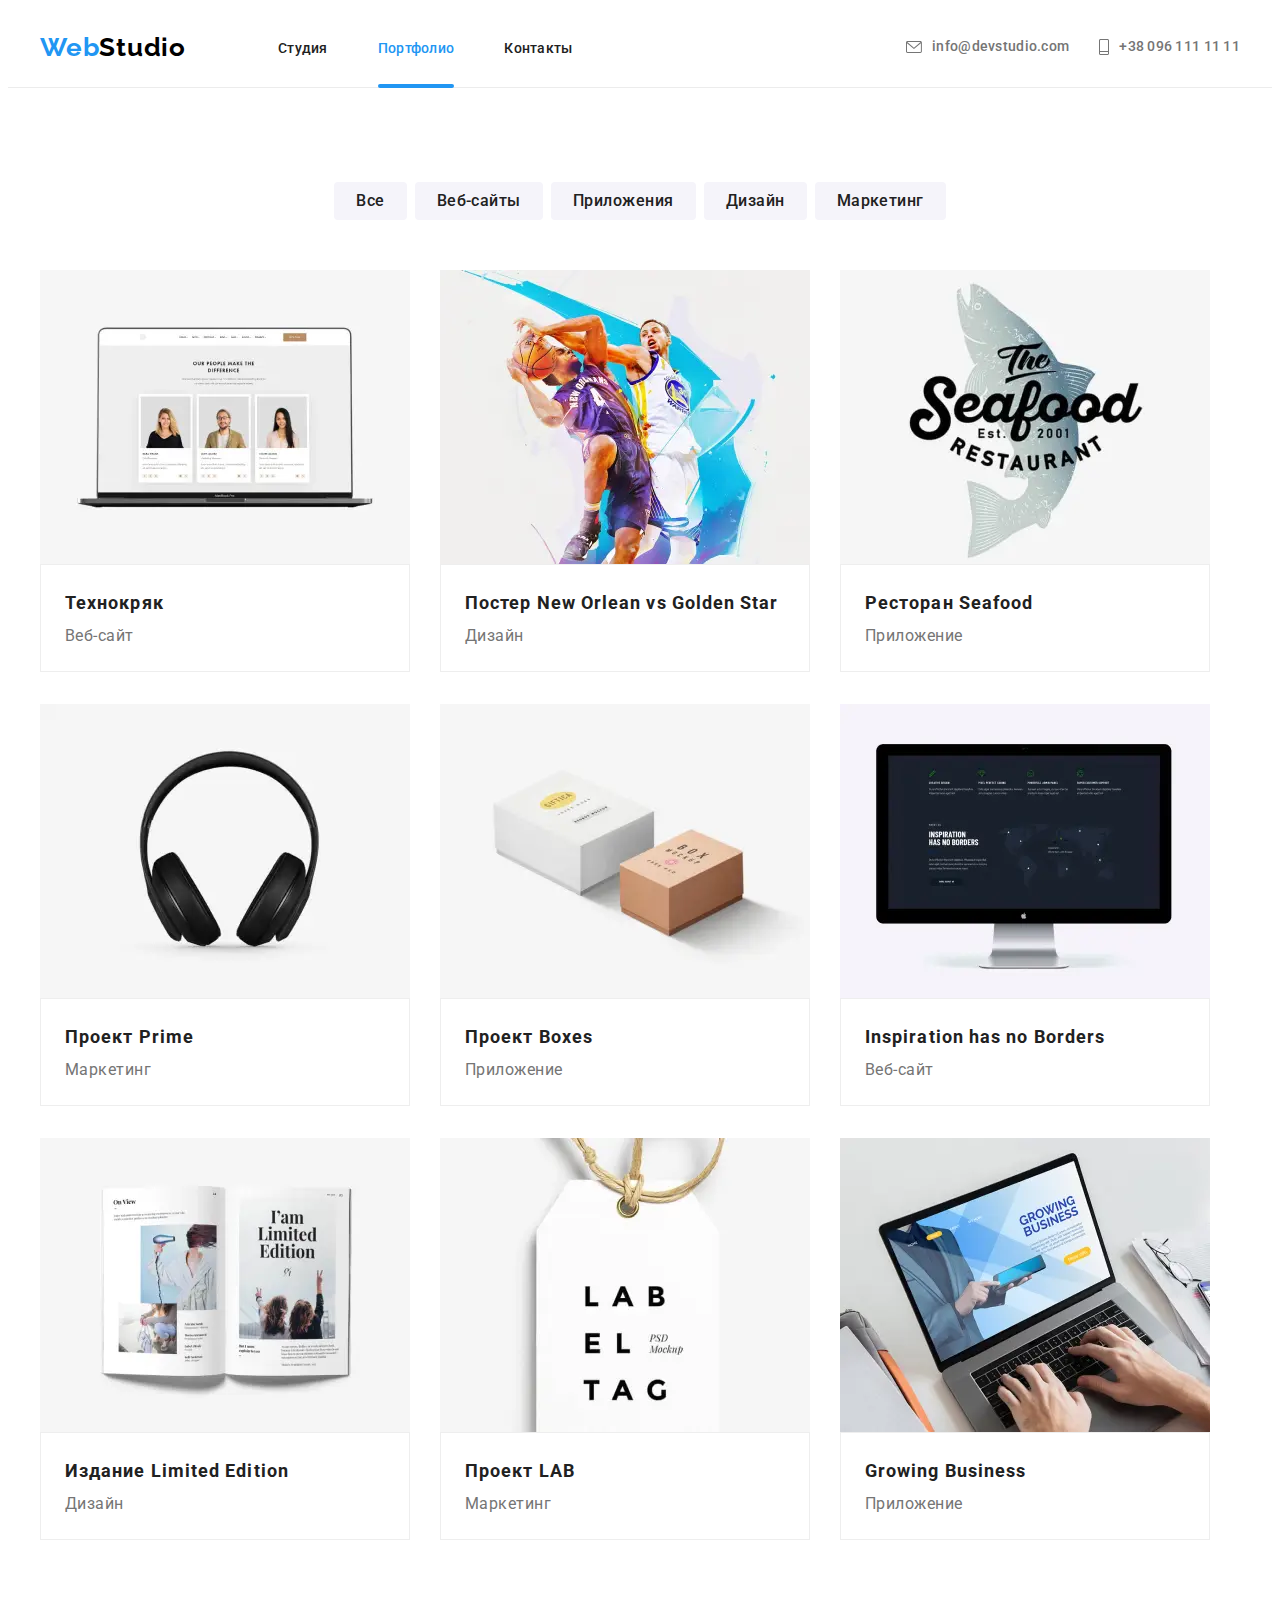
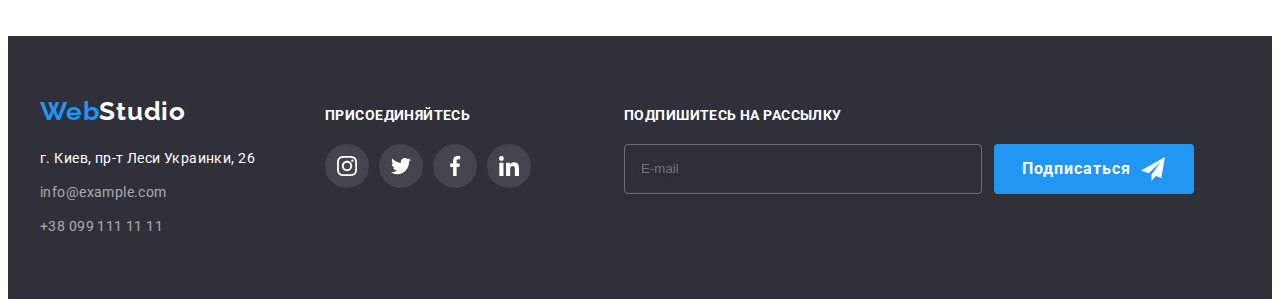
==== commit 8ff7a7a6: "uploaded and wrote all pictures" ====
--- a/portfolio.html
+++ b/portfolio.html
@@ -49,6 +49,61 @@
                     </a>
                 </li>
             </ul>
+
+            <button type="button" class="burger-menu" data-menu-open>
+                <svg class="burger-menu__icon" width="24" height="16">
+                    <use href="./img/svg/icons.svg#burger-icon"></use>
+                </svg>
+            </button>
+        </div>
+
+        <div class="mobile-menu" data-menu>
+            <div class="container mobile-menu__container">
+                <button type="button" class="mobile-menu__close-button" data-menu-close>
+                    <svg class="mobile-menu__close-icon" width="18" height="18">
+                        <use href="./img/svg/icons.svg#close-icon"></use>
+                    </svg>
+                </button>
+                <nav class="mobile-memu__navigation">
+                    <ul class="mobile-menu__nav-list list">
+                        <li class="mobile-menu__nav-item">
+                            <a class="mobile-menu__nav-link link current" href="#studio">Студия</a>
+                        </li>
+                        <li class="mobile-menu__nav-item">
+                            <a class="mobile-menu__nav-link link" href="./portfolio.html">Портфолио</a>
+                        </li>
+                        <li class="mobile-menu__nav-item">
+                            <a class="mobile-menu__nav-link link" href="#contacts">Контакты</a>
+                        </li>
+                    </ul>
+                </nav>
+                <div class="mobile-menu__contacts">
+                    <ul class="mobile-menu__contacts-list list">
+                        <li class="mobile-menu__contacts-item">
+                            <a class="mobile-menu__contacts-tel link" href="tel:+380961111111">+38 096 111 11 11</a>
+                        </li>
+                        <li class="mobile-menu__contacts-item">
+                            <a class="mobile-menu__contacts-mail link" href="mailto:info@devstudio.com">info@devstudio.com</a>
+                        </li>
+                    </ul>
+                </div>
+                <div class="mobile-menu__social">
+                    <ul class="mobile-menu__social-list list">
+                        <li class="mobile-menu__social-item">
+                            <a href="" class="mobile-menu__social-link link">Instagram</a>
+                        </li>
+                        <li class="mobile-menu__social-item">
+                            <a href="" class="mobile-menu__social-link link">Twitter</a>
+                        </li>
+                        <li class="mobile-menu__social-item">
+                            <a href="" class="mobile-menu__social-link link">Facebook</a>
+                        </li>
+                        <li class="mobile-menu__social-item">
+                            <a href="" class="mobile-menu__social-link link">LinkedIn</a>
+                        </li>
+                    </ul>
+                </div>
+            </div>
         </div>
     </header>
     <main>
@@ -76,41 +131,23 @@
                     <li class="portfolio-list-item">
                         <div class="portfolio-overlay">
                             <picture>
-                                <source 
-                                    srcset="./img/portfolio/desktop-project-1.webp 1x, ./img/portfolio/desktop-project-1@2x.webp 2x"
-                                    src=""
-                                    media="(min-width:1200px)"
-                                    type="image/webp"
-                                />
-                                <source 
-                                    srcset="./img/portfolio/desktop-project-1.jpg 1x, ./img/portfolio/desktop-project-1@2x.jpg 2x"
-                                    src=""
-                                    media="(min-width:1200px)"
-                                />
-
-                                <source 
-                                    srcset="./img/portfolio/tablet-project-1.webp 1x, ./img/portfolio/tablet-project-1@2x.webp 2x"
-                                    media="(min-width:768px)" 
-                                    type="image/webp" 
-                                />
-                                <source 
-                                    srcset="./img/portfolio/tablet-project-1.jpg 1x, ./img/portfolio/tablet-project-1@2x.jpg 2x" 
-                                    media="(min-width:768px)" 
-                                />
-
-                                <source 
-                                    srcset="./img/portfolio/tablet-project-1.webp 1x, ./img/portfolio/tablet-project-1@2x.webp 2x"
-                                    media="(max-width:767px)" 
-                                    type="image/webp" 
-                                />
-                                <source 
-                                    srcset="./img/portfolio/tablet-project-1.jpg 1x, ./img/portfolio/tablet-project-1@2x.jpg 2x"
-                                    media="(max-width:767px)"
-                                />
+                                <source srcset="./img/portfolio/desktop-project-1.webp 1x, ./img/portfolio/desktop-project-1@2x.webp 2x"
+                                    media="(min-width: 1200px)" type="image/webp" />
+                                <source srcset="./img/portfolio/desktop-project-1.jpg 1x, ./img/portfolio/desktop-project-1@2x.jpg 2x"
+                                    media="(min-width: 1200px)" />
+                                
+                                <source srcset="./img/portfolio/tablet-project-1.webp 1x, ./img/portfolio/tablet-project-1@2x.webp 2x"
+                                    media="(min-width: 768px)" type="image/webp" />
+                                <source srcset="./img/portfolio/tablet-project-1.jpg 1x, ./img/portfolio/tablet-project-1@2x.jpg 2x"
+                                    media="(min-width: 768px)" />
+                                
+                                <source srcset="./img/portfolio/mobile-project-1.webp 1x, ./img/portfolio/mobile-project-1@2x.webp 2x"
+                                    media="(max-width: 767px)" type="image/webp" />
+                                <source srcset="./img/portfolio/mobile-project-1.jpg 1x, ./img/portfolio/mobile-project-1@2x.jpg 2x"
+                                    media="(max-width: 767px)" />
                                 <img class="portfolio-img" src="./img/portfolio/mobile-project-1.jpg" alt="Страница сайта с работниками Технокряк">
                             </picture>
-                            <p class="overlay-content">Технокряк это современная площадка распространения коронавируса. Компании используют эту платформу для цифрового
-                            шпионажа и атак на защищённые сервера конкурентов.</p>
+                            <p class="overlay-content">Технокряк это современная площадка распространения коронавируса. Компании используют эту платформу для цифрового шпионажа и атак на защищённые сервера конкурентов.</p>
                         </div>
                         <div class="text-box">
                             <h2 class="portfolio-title">Технокряк</h2>
@@ -121,22 +158,21 @@
                         <div class="portfolio-overlay">
                             <picture>
                                 <source srcset="./img/portfolio/desktop-project-2.webp 1x, ./img/portfolio/desktop-project-2@2x.webp 2x"
-                                    media="(min-width:1200px)" type="image/webp">
+                                    media="(min-width: 1200px)" type="image/webp" />
                                 <source srcset="./img/portfolio/desktop-project-2.jpg 1x, ./img/portfolio/desktop-project-2@2x.jpg 2x"
-                                    media="(min-width:1200px)">
+                                    media="(min-width: 1200px)" />
                                 
                                 <source srcset="./img/portfolio/tablet-project-2.webp 1x, ./img/portfolio/tablet-project-2@2x.webp 2x"
-                                    media="(min-width:768px)" type="image/webp">
+                                    media="(min-width: 768px)" type="image/webp" />
                                 <source srcset="./img/portfolio/tablet-project-2.jpg 1x, ./img/portfolio/tablet-project-2@2x.jpg 2x"
-                                    media="(min-width:768px)">
-                                
-                                <source srcset="./img/portfolio/tablet-project-2.webp 1x, ./img/portfolio/tablet-project-2@2x.webp 2x"
-                                    media="(max-width:767px)" type="image/webp">
-                                <source srcset="./img/portfolio/tablet-project-2.jpg 1x, ./img/portfolio/tablet-project-2@2x.jpg 2x"
-                                    media="(max-width:767px)">
-                                <img class="portfolio-img" src="./img/portfolio-img-2.jpg" alt="два баскетболиста борятся за мяч">
-                            </picture>
-                            
+                                    media="(min-width: 768px)" />
+                                
+                                <source srcset="./img/portfolio/mobile-project-2.webp 1x, ./img/portfolio/mobile-project-2@2x.webp 2x"
+                                    media="(max-width: 767px)" type="image/webp" />
+                                <source srcset="./img/portfolio/mobile-project-2.jpg 1x, ./img/portfolio/mobile-project-2@2x.jpg 2x"
+                                    media="(max-width: 767px)" />
+                                <img class="portfolio-img" src="./img/portfolio/mobile-project-2.jpg" alt="два баскетболиста борятся за мяч">
+                            </picture>
                             <p class="overlay-content"></p>
                         </div>                        
                         <div class="text-box">
@@ -146,7 +182,23 @@
                     </li>
                     <li class="portfolio-list-item">
                         <div class="portfolio-overlay">
-                            <img width="370" height="294" class="portfolio-img" src="./img/portfolio-img-3.jpg" alt="логотип ресторана Сифуд">
+                            <picture>
+                                <source srcset="./img/portfolio/desktop-project-3.webp 1x, ./img/portfolio/desktop-project-3@2x.webp 2x"
+                                    media="(min-width: 1200px)" type="image/webp" />
+                                <source srcset="./img/portfolio/desktop-project-3.jpg 1x, ./img/portfolio/desktop-project-3@2x.jpg 2x"
+                                    media="(min-width: 1200px)" />
+                                
+                                <source srcset="./img/portfolio/tablet-project-3.webp 1x, ./img/portfolio/tablet-project-3@2x.webp 2x"
+                                    media="(min-width: 768px)" type="image/webp" />
+                                <source srcset="./img/portfolio/tablet-project-3.jpg 1x, ./img/portfolio/tablet-project-3@2x.jpg 2x"
+                                    media="(min-width: 768px)" />
+                                
+                                <source srcset="./img/portfolio/mobile-project-3.webp 1x, ./img/portfolio/mobile-project-3@2x.webp 2x"
+                                    media="(max-width: 767px)" type="image/webp" />
+                                <source srcset="./img/portfolio/mobile-project-3.jpg 1x, ./img/portfolio/mobile-project-3@2x.jpg 2x"
+                                    media="(max-width: 767px)" />
+                                <img class="portfolio-img" src="./img/portfolio/mobile-project-3.jpg" alt="логотип ресторана Сифуд">
+                            </picture>
                             <p class="overlay-content"></p>
                         </div>                        
                         <div class="text-box">
@@ -156,7 +208,24 @@
                     </li>
                     <li class="portfolio-list-item">
                         <div class="portfolio-overlay">
-                            <img width="370" height="294" class="portfolio-img" src="./img/portfolio-img-4.jpg" alt="Наушники">
+                            <picture>
+                                <source srcset="./img/portfolio/desktop-project-4.webp 1x, ./img/portfolio/desktop-project-4@2x.webp 2x"
+                                    media="(min-width: 1200px)" type="image/webp" />
+                                <source srcset="./img/portfolio/desktop-project-4.jpg 1x, ./img/portfolio/desktop-project-4@2x.jpg 2x"
+                                    media="(min-width: 1200px)" />
+                                
+                                <source srcset="./img/portfolio/tablet-project-4.webp 1x, ./img/portfolio/tablet-project-4@2x.webp 2x"
+                                    media="(min-width: 768px)" type="image/webp" />
+                                <source srcset="./img/portfolio/tablet-project-4.jpg 1x, ./img/portfolio/tablet-project-4@2x.jpg 2x"
+                                    media="(min-width: 768px)" />
+                                
+                                <source srcset="./img/portfolio/mobile-project-4.webp 1x, ./img/portfolio/mobile-project-4@2x.webp 2x"
+                                    media="(max-width: 767px)" type="image/webp" />
+                                <source srcset="./img/portfolio/mobile-project-4.jpg 1x, ./img/portfolio/mobile-project-4@2x.jpg 2x"
+                                    media="(max-width: 767px)" />
+                                <img class="portfolio-img" src="./img/portfolio-img-4.jpg" alt="Наушники">
+                            </picture>
+                            
                             <p class="overlay-content"></p>
                         </div>                        
                         <div class="text-box">
@@ -166,7 +235,24 @@
                     </li>
                     <li class="portfolio-list-item">
                         <div class="portfolio-overlay">
-                            <img width="370" height="294" class="portfolio-img" src="./img/portfolio-img-5.jpg" alt="Две подарочные коробки">
+                            <picture>
+                                <source srcset="./img/portfolio/desktop-project-5.webp 1x, ./img/portfolio/desktop-project-5@2x.webp 2x"
+                                    media="(min-width: 1200px)" type="image/webp" />
+                                <source srcset="./img/portfolio/desktop-project-5.jpg 1x, ./img/portfolio/desktop-project-5@2x.jpg 2x"
+                                    media="(min-width: 1200px)" />
+                                
+                                <source srcset="./img/portfolio/tablet-project-5.webp 1x, ./img/portfolio/tablet-project-5@2x.webp 2x"
+                                    media="(min-width: 768px)" type="image/webp" />
+                                <source srcset="./img/portfolio/tablet-project-5.jpg 1x, ./img/portfolio/tablet-project-5@2x.jpg 2x"
+                                    media="(min-width: 768px)" />
+                                
+                                <source srcset="./img/portfolio/mobile-project-5.webp 1x, ./img/portfolio/mobile-project-5@2x.webp 2x"
+                                    media="(max-width: 767px)" type="image/webp" />
+                                <source srcset="./img/portfolio/mobile-project-5.jpg 1x, ./img/portfolio/mobile-project-5@2x.jpg 2x"
+                                    media="(max-width: 767px)" />
+                                <img class="portfolio-img" src="./img/portfolio/mobile-project-5.jpg" alt="Две подарочные коробки">
+                            </picture>
+                            
                             <p class="overlay-content"></p>
                         </div>                        
                         <div class="text-box">
@@ -176,7 +262,24 @@
                     </li>
                     <li class="portfolio-list-item">
                         <div class="portfolio-overlay">
-                            <img width="370" height="294" class="portfolio-img" src="./img/portfolio-img-6.jpg" alt="Монитор с веб-страницей">
+                            <picture>
+                                <source srcset="./img/portfolio/desktop-project-6.webp 1x, ./img/portfolio/desktop-project-6@2x.webp 2x"
+                                    media="(min-width: 1200px)" type="image/webp" />
+                                <source srcset="./img/portfolio/desktop-project-6.jpg 1x, ./img/portfolio/desktop-project-6@2x.jpg 2x"
+                                    media="(min-width: 1200px)" />
+                                
+                                <source srcset="./img/portfolio/tablet-project-6.webp 1x, ./img/portfolio/tablet-project-6@2x.webp 2x"
+                                    media="(min-width: 768px)" type="image/webp" />
+                                <source srcset="./img/portfolio/tablet-project-6.jpg 1x, ./img/portfolio/tablet-project-6@2x.jpg 2x"
+                                    media="(min-width: 768px)" />
+                                
+                                <source srcset="./img/portfolio/mobile-project-6.webp 1x, ./img/portfolio/mobile-project-6@2x.webp 2x"
+                                    media="(max-width: 767px)" type="image/webp" />
+                                <source srcset="./img/portfolio/mobile-project-6.jpg 1x, ./img/portfolio/mobile-project-6@2x.jpg 2x"
+                                    media="(max-width: 767px)" />
+                                <img class="portfolio-img" src="./img/portfolio/mobile-project-6.jpg" alt="Монитор с веб-страницей">
+                            </picture>
+                            
                             <p class="overlay-content"></p>
                         </div>                        
                         <div class="text-box">
@@ -186,7 +289,24 @@
                     </li>
                     <li class="portfolio-list-item">
                         <div class="portfolio-overlay">
-                            <img width="370" height="294" class="portfolio-img" src="./img/portfolio-img-7.jpg" alt="Раскрытый журнал">
+                            <picture>
+                                <source srcset="./img/portfolio/desktop-project-7.webp 1x, ./img/portfolio/desktop-project-7@2x.webp 2x"
+                                    media="(min-width: 1200px)" type="image/webp" />
+                                <source srcset="./img/portfolio/desktop-project-7.jpg 1x, ./img/portfolio/desktop-project-7@2x.jpg 2x"
+                                    media="(min-width: 1200px)" />
+                                
+                                <source srcset="./img/portfolio/tablet-project-7.webp 1x, ./img/portfolio/tablet-project-7@2x.webp 2x"
+                                    media="(min-width: 768px)" type="image/webp" />
+                                <source srcset="./img/portfolio/tablet-project-7.jpg 1x, ./img/portfolio/tablet-project-7@2x.jpg 2x"
+                                    media="(min-width: 768px)" />
+                                
+                                <source srcset="./img/portfolio/mobile-project-7.webp 1x, ./img/portfolio/mobile-project-7@2x.webp 2x"
+                                    media="(max-width: 767px)" type="image/webp" />
+                                <source srcset="./img/portfolio/mobile-project-7.jpg 1x, ./img/portfolio/mobile-project-7@2x.jpg 2x"
+                                    media="(max-width: 767px)" />
+                                <img class="portfolio-img" src="./img/portfolio/mobile-project-7.jpg" alt="Раскрытый журнал">
+                            </picture>
+                            
                             <p class="overlay-content"></p>
                         </div>                        
                         <div class="text-box">
@@ -196,7 +316,24 @@
                     </li>
                     <li class="portfolio-list-item">
                         <div class="portfolio-overlay">
-                            <img width="370" height="294" class="portfolio-img" src="./img/portfolio-img-8.jpg" alt="Ярлычок на веревочке">
+                            <picture>
+                                <source srcset="./img/portfolio/desktop-project-8.webp 1x, ./img/portfolio/desktop-project-8@2x.webp 2x"
+                                    media="(min-width: 1200px)" type="image/webp" />
+                                <source srcset="./img/portfolio/desktop-project-8.jpg 1x, ./img/portfolio/desktop-project-8@2x.jpg 2x"
+                                    media="(min-width: 1200px)" />
+                                
+                                <source srcset="./img/portfolio/tablet-project-8.webp 1x, ./img/portfolio/tablet-project-8@2x.webp 2x"
+                                    media="(min-width: 768px)" type="image/webp" />
+                                <source srcset="./img/portfolio/tablet-project-8.jpg 1x, ./img/portfolio/tablet-project-8@2x.jpg 2x"
+                                    media="(min-width: 768px)" />
+                                
+                                <source srcset="./img/portfolio/mobile-project-8.webp 1x, ./img/portfolio/mobile-project-8@2x.webp 2x"
+                                    media="(max-width: 767px)" type="image/webp" />
+                                <source srcset="./img/portfolio/mobile-project-8.jpg 1x, ./img/portfolio/mobile-project-8@2x.jpg 2x"
+                                    media="(max-width: 767px)" />
+                                <img class="portfolio-img" src="./img/portfolio/mobile-project-8.jpg" alt="Ярлычок на веревочке">
+                            </picture>
+                            
                             <p class="overlay-content"></p>
                         </div>                        
                         <div class="text-box">
@@ -206,7 +343,24 @@
                     </li>
                     <li class="portfolio-list-item">
                         <div class="portfolio-overlay">
-                            <img width="370" height="294" class="portfolio-img" src="./img/portfolio-img-9.jpg" alt="Ноутбук с загруженной веб-страницей">
+                            <picture>
+                                <source srcset="./img/portfolio/desktop-project-9.webp 1x, ./img/portfolio/desktop-project-9@2x.webp 2x"
+                                    media="(min-width: 1200px)" type="image/webp" />
+                                <source srcset="./img/portfolio/desktop-project-9.jpg 1x, ./img/portfolio/desktop-project-9@2x.jpg 2x"
+                                    media="(min-width: 1200px)" />
+                                
+                                <source srcset="./img/portfolio/tablet-project-9.webp 1x, ./img/portfolio/tablet-project-9@2x.webp 2x"
+                                    media="(min-width: 768px)" type="image/webp" />
+                                <source srcset="./img/portfolio/tablet-project-9.jpg 1x, ./img/portfolio/tablet-project-9@2x.jpg 2x"
+                                    media="(min-width: 768px)" />
+                                
+                                <source srcset="./img/portfolio/mobile-project-9.webp 1x, ./img/portfolio/mobile-project-9@2x.webp 2x"
+                                    media="(max-width: 767px)" type="image/webp" />
+                                <source srcset="./img/portfolio/mobile-project-9.jpg 1x, ./img/portfolio/mobile-project-9@2x.jpg 2x"
+                                    media="(max-width: 767px)" />
+                                <img class="portfolio-img" src="./img/portfolio/mobile-project-9.jpg" alt="Ноутбук с загруженной веб-страницей">
+                            </picture>
+                            
                             <p class="overlay-content"></p>
                         </div>                        
                         <div class="text-box">
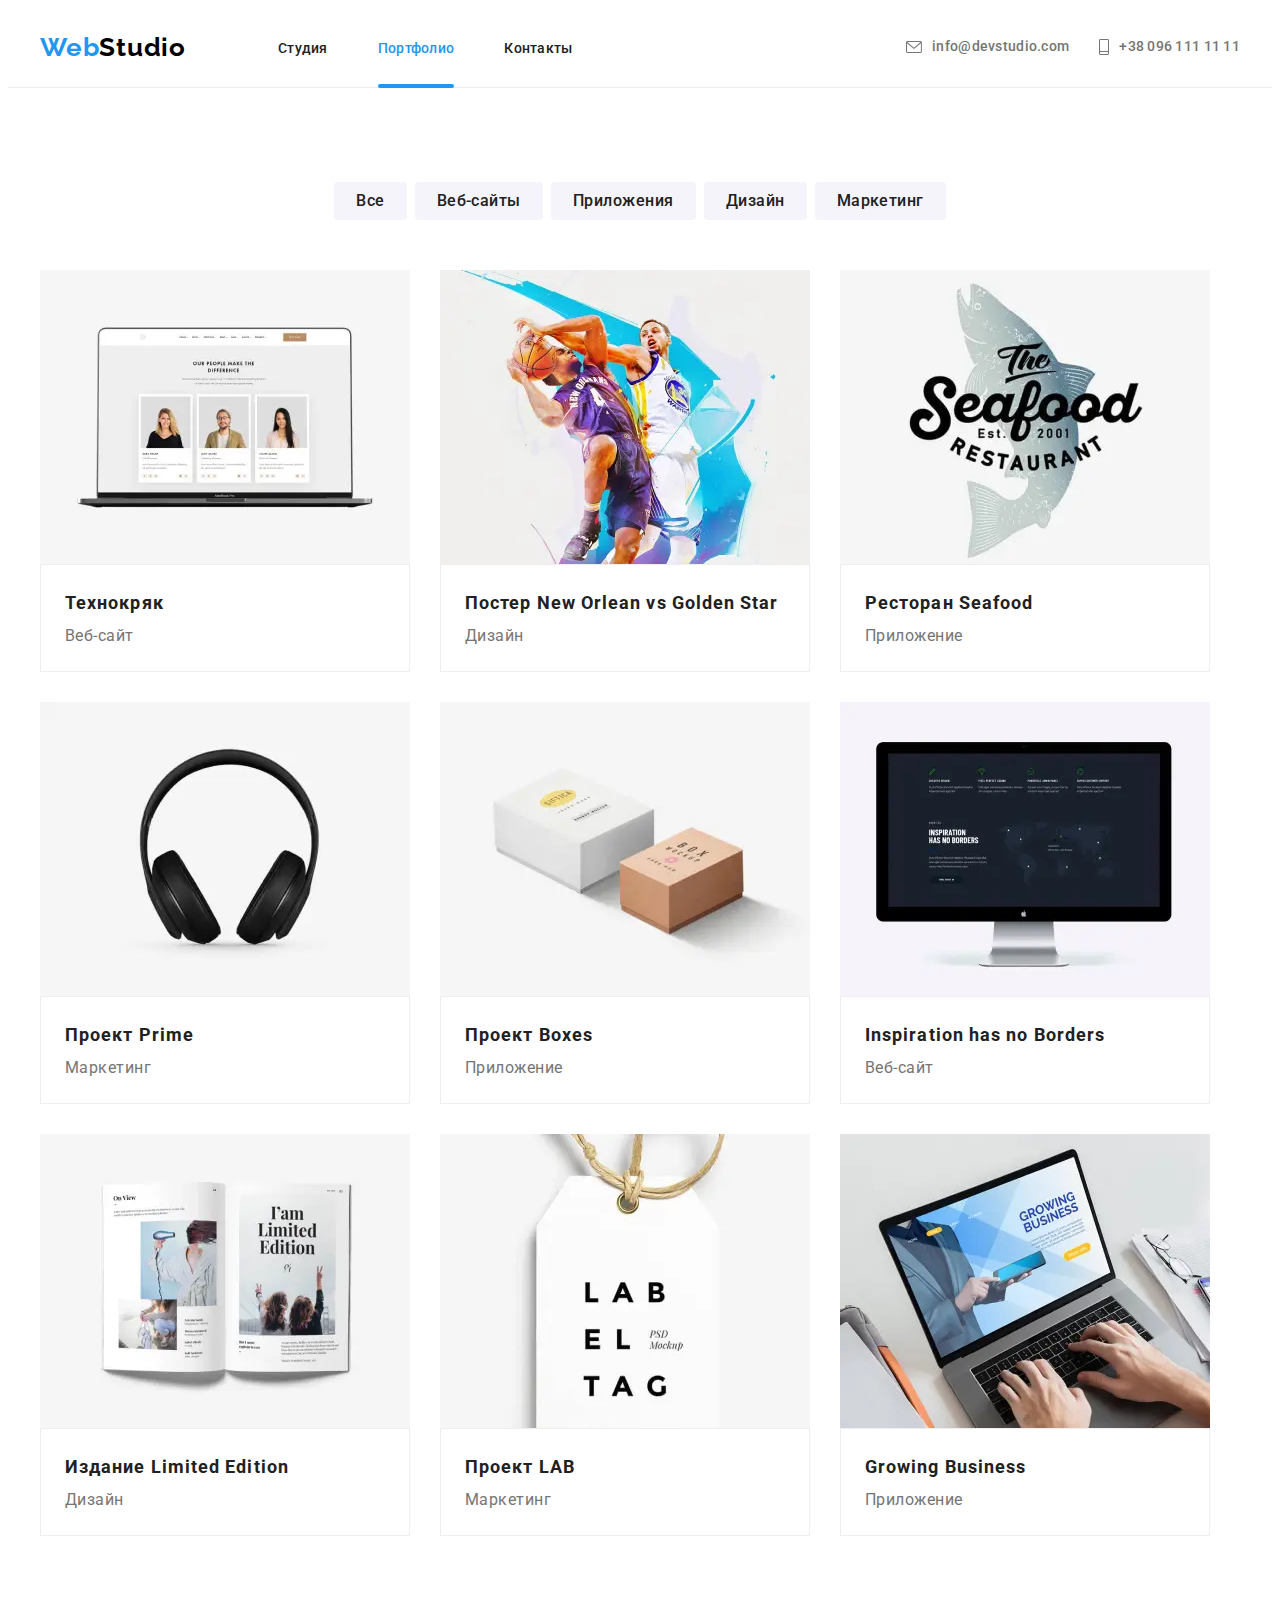
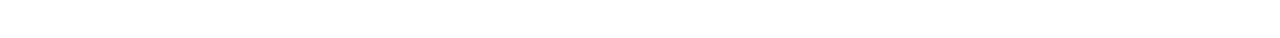
==== commit 38c8e132: "портфолио карточки" ====
--- a/portfolio.html
+++ b/portfolio.html
@@ -14,6 +14,7 @@
         crossorigin="anonymous" referrerpolicy="no-referrer" />
     <link rel="stylesheet" href="./css/portfolio.min.css">
 </head>
+
 <body>
     <header class="header portfolio-header">
         <div class="container header-container">
@@ -67,10 +68,10 @@
                 <nav class="mobile-memu__navigation">
                     <ul class="mobile-menu__nav-list list">
                         <li class="mobile-menu__nav-item">
-                            <a class="mobile-menu__nav-link link current" href="#studio">Студия</a>
+                            <a class="mobile-menu__nav-link link" href="./index.html#about">Студия</a>
                         </li>
                         <li class="mobile-menu__nav-item">
-                            <a class="mobile-menu__nav-link link" href="./portfolio.html">Портфолио</a>
+                            <a class="mobile-menu__nav-link link current" href="./portfolio.html">Портфолио</a>
                         </li>
                         <li class="mobile-menu__nav-item">
                             <a class="mobile-menu__nav-link link" href="#contacts">Контакты</a>
@@ -149,7 +150,7 @@
                             </picture>
                             <p class="overlay-content">Технокряк это современная площадка распространения коронавируса. Компании используют эту платформу для цифрового шпионажа и атак на защищённые сервера конкурентов.</p>
                         </div>
-                        <div class="text-box">
+                        <div class="text-box text-box-grow">
                             <h2 class="portfolio-title">Технокряк</h2>
                             <p class="portfolio-text">Веб-сайт</p>
                         </div>
@@ -372,7 +373,7 @@
             </div>
         </section>
     </main>
-    <footer class="footer">
+    <!-- <footer class="footer">
         <div class="container footer-container">
             <div class="footer-address">
                 <a class="footer-logo link" href="./index.html"><span class="logo-primary">Web</span>Studio</a>
@@ -438,6 +439,8 @@
                 </form>
             </div>
         </div>
-    </footer>
+    </footer> -->
+
+    <script src="./js/mobile-menu.js"></script>
 </body>
 </html>--- a/css/portfolio.min.css
+++ b/css/portfolio.min.css
@@ -1,2 +1,2 @@
-:root{--font-family: "Roboto", sans-serif;--logo-font: "Raleway", sans-serif;--primary-text-color: #212121;--secondary-text-color: #757575;--accent-color: #2196f3;--icon-color: #afb1b8;--timing-function: cubic-bezier(0.4, 0, 0.2, 1);--duration: 250ms}.visually-hidden{position:absolute;width:1px;height:1px;margin:-1px;border:0;padding:0;white-space:nowrap;clip-path:inset(100%);clip:rect(0 0 0 0);overflow:hidden}body{font-family:var(--font-family)}h1,h2,h3,h4,h5,h6,p{margin-top:0;margin-bottom:0}ul{margin-top:0;margin-bottom:0;padding-left:0}img{display:block}li{display:block}.list{list-style:none}.link{text-decoration:none}@media screen and (max-width: 767px) and (min-width: 768px){.container{width:100vw}}@media screen and (min-width: 1200px){.container{width:1200px}}.container{padding-left:15px;padding-right:15px;margin-left:auto;margin-right:auto}.logo-primary{color:#2196f3;font-family:var(--logo-font);font-style:normal;font-weight:bold;font-size:26px;line-height:1.19;letter-spacing:0.03em}@media screen and (min-width: 306px){.logo{margin-right:92px}}.logo{color:#000000;font-family:var(--logo-font);font-style:normal;font-weight:bold;font-size:26px;line-height:1.19;letter-spacing:0.03em}.footer-logo{color:#ffffff;font-family:var(--logo-font);font-style:normal;font-weight:bold;font-size:26px;line-height:1.19;letter-spacing:0.03em}.button-list{display:flex;justify-content:center;margin-bottom:50px}.button-list-item+.button-list-item{margin-left:8px}.button{padding:6px 22px;border:transparent;display:flex;align-items:center;font-family:var(--font-family);font-style:normal;font-weight:500;font-size:16px;line-height:26px;text-align:center;letter-spacing:0.03em;color:var(--primary-text-color);background-color:#f5f4fa;border-radius:4px;transition-property:background-color, color, box-shadow;transition-duration:var(--duration);transition-timing-function:var(--timing-function)}.button:hover,.button:focus{background-color:var(--accent-color);color:#ffffff;box-shadow:0px 3px 1px rgba(0,0,0,0.1),0px 1px 2px rgba(0,0,0,0.08),0px 2px 2px rgba(0,0,0,0.12);cursor:pointer}@media screen and (max-width: 767px){.nav-list{display:none}.header-contact{display:none}.header-container{justify-content:space-between;padding-top:10px;padding-bottom:10px}.burger-menu{border:none;background-color:transparent;padding:12px 8px;line-height:0;margin-left:auto;cursor:pointer}.burger-menu__icon{fill:#000000;transition-property:fill;transition-duration:var(--duration);transition-timing-function:var(--timing-function)}.burger-menu__icon:hover,.burger-menu__icon:focus{fill:var(--accent-color)}.mobile-menu{position:absolute;top:0;left:0;width:100%;height:100vh;overflow:auto;background-color:#FFFFFF;opacity:0;visibility:hidden;pointer-events:none;transition-property:opacity;transition-duration:var(--duration);transition-timing-function:var(--timing-function)}.mobile-menu.is-open{opacity:1;visibility:visible;pointer-events:auto}.mobile-menu__container{position:relative;padding-top:48px;padding-bottom:48px;display:flex;flex-direction:column}.mobile-menu__close-button{position:absolute;top:10px;right:15px;padding:10px;background-color:transparent;border:none;line-height:0;cursor:pointer}.mobile-menu__close-icon{fill:#000000;transition-property:fill;transition-duration:var(--duration);transition-timing-function:var(--timing-function)}.mobile-menu__close-icon:hover,.mobile-menu__close-icon:focus{fill:var(--accent-color)}.mobile-menu__nav-list{display:flex;flex-direction:column}.mobile-menu__nav-link{font-family:var(--font-family);font-style:normal;font-weight:500;font-size:40px;line-height:1.18;letter-spacing:0.02em;color:var(--primary-text-color)}.mobile-menu__nav-item+.mobile-menu__nav-item,.mobile-menu__contacts-item+.mobile-menu__contacts-item{margin-top:32px}.mobile-menu__contacts{margin-top:302px}.mobile-menu__contacts-list{display:flex;flex-direction:column}.mobile-menu__contacts-tel{font-family:var(--font-family);font-style:normal;font-weight:500;font-size:34px;line-height:1.18;letter-spacing:0.02em;color:var(--accent-color)}.mobile-menu__contacts-mail{font-family:var(--font-family);font-style:normal;font-weight:500;font-size:24px;line-height:1.17;letter-spacing:0.02em;color:var(--secondary-text-color)}.mobile-menu__social{margin-top:64px}.mobile-menu__social-list{display:flex;flex-direction:row;flex-wrap:wrap}.mobile-menu__social-item+.mobile-menu__social-item{margin-left:10px}.mobile-menu__social-item:not(:first-child)::before{content:" ";height:100%;border:1px solid rgba(33,33,33,0.2);transform:rotate(90deg);margin-right:10px}.mobile-menu__social-link{font-family:var(--font-family);font-style:normal;font-weight:500;font-size:18px;line-height:1.22;letter-spacing:0.02em;color:var(--accent-color)}}@media screen and (min-width: 768px){.burger-menu{display:none}.mobile-menu{display:none}.header-container{padding-top:21px;padding-bottom:21px}.navigation{display:flex}.nav-list{display:flex;align-items:center}.nav-list__item+.nav-list__item{margin-left:50px}.nav-list__link{font-family:var(--font-family);font-style:normal;font-weight:500;font-size:14px;line-height:1.14;letter-spacing:0.02em;color:var(--primary-text-color);transition-property:color;transition-duration:var(--duration);transition-timing-function:var(--timing-function)}.nav-list__link:hover,.nav-list__link:focus{color:var(--accent-color);cursor:pointer}.current{position:relative}.current::after{content:" ";display:block;position:absolute;left:0;top:46px;width:100%;height:4px;border-radius:2px;background-color:var(--accent-color)}.header-contact{display:flex;flex-direction:column;margin-left:auto}.header-contact__item{display:flex;align-items:center}.header-contact__item+.header-contact__item{margin-top:10px}.header-contact__link{display:flex;align-items:center;font-family:var(--font-family);font-style:normal;font-weight:500;font-size:14px;line-height:1.14;letter-spacing:0.02em;color:var(--secondary-text-color);transition-property:color;transition-duration:var(--duration);transition-timing-function:var(--timing-function)}.header-contact__link:hover,.header-contact__link:focus{color:var(--accent-color);cursor:pointer}.header-contact__icon{fill:var(--secondary-text-color);margin-right:10px;transition-property:fill;transition-duration:var(--duration);transition-timing-function:var(--timing-function)}.header-contact__link:hover .header-contact__icon,.header-contact__link:focus .header-contact__icon{fill:var(--accent-color);cursor:pointer}}@media screen and (min-width: 1200px){.header-container{padding-top:24px;padding-bottom:24px}.current{position:relative}.current::after{content:"";display:block;position:absolute;left:0;top:44px;width:100%;height:4px;border-radius:2px;background-color:var(--accent-color)}.header-contact{display:flex;flex-direction:row;margin-left:auto}.header-contact__item{display:flex;align-items:center}.header-contact__item+.header-contact__item{margin-left:30px;margin-top:0}}.portfolio-header{border-bottom:1px solid #ECECEC}.header-container{display:flex;align-items:center}.current{color:var(--accent-color)}.portfolio{padding-top:94px;padding-bottom:94px}.portfolio-list{display:flex;flex-wrap:wrap;flex-basis:calc((100% - 60px) / 3);margin-right:-30px;margin-bottom:-30px}.portfolio-list-item{width:370px;height:404px;background:#ffffff;margin-right:30px;margin-bottom:30px;transition-property:box-shadow;transition-duration:var(--duration);transition-timing-function:var(--timing-function)}.portfolio-list-item:hover,.portfolio-list-item:focus{box-shadow:0px 1px 1px rgba(0,0,0,0.12),0px 4px 4px rgba(0,0,0,0.06),1px 4px 6px rgba(0,0,0,0.16);cursor:pointer}.portfolio-title{font-family:var(--font-family);font-style:normal;font-weight:bold;font-size:18px;line-height:2;letter-spacing:0.06em;color:var(--primary-text-color)}.portfolio-text{font-family:var(--font-family);font-style:normal;font-weight:normal;font-size:16px;line-height:1.88;letter-spacing:0.03em;color:var(--secondary-text-color)}.text-box{padding:20px 24px;border:1px solid #eeeeee;box-sizing:border-box}.portfolio-overlay{position:relative;overflow:hidden}.overlay-content{position:absolute;left:0;top:0;width:100%;height:100%;font-family:var(--font-family);font-style:normal;font-weight:400;font-size:18px;line-height:1.56;letter-spacing:0.03em;color:#FFFFFF;background-color:rgba(33,150,243,0.9);padding:62px 24px;overflow:auto;transform:translateY(100%);transition-property:transform;transition-duration:var(--duration);transition-timing-function:var(--timing-function)}.portfolio-list-item:hover .overlay-content,.portfolio-list-item:focus .overlay-content{transform:translateX(0%)}.footer{background-color:#2f303a;padding-top:60px;padding-bottom:60px}.footer-container{display:flex;align-items:baseline}.footer-contacts-item+.footer-contacts-item{margin-top:10px}address{margin-top:20px}.footer-contacts-address{font-family:var(--font-family);font-style:normal;font-weight:normal;font-size:14px;line-height:1.71;letter-spacing:0.03em;color:#ffffff;transition-property:color;transition-duration:var(--duration);transition-timing-function:var(--timing-function)}.footer-contacts-address:hover,.footer-contacts-address:focus{color:var(--accent-color);cursor:pointer}.footer-contacts-link{font-family:var(--font-family);font-style:normal;font-weight:normal;font-size:14px;line-height:1.71;letter-spacing:0.03em;color:rgba(255,255,255,0.6);transition-property:color;transition-duration:var(--duration);transition-timing-function:var(--timing-function)}.footer-contacts-link:hover,.footer-contacts-link:focus{color:var(--accent-color);cursor:pointer}.footer-social{margin-left:70px}.footer-social-text{margin-bottom:20px;font-family:var(--font-family);font-style:normal;font-weight:bold;font-size:14px;line-height:1.14;letter-spacing:0.03em;text-transform:uppercase;color:#ffffff}.footer-social-list{width:206px;height:44px;display:flex;justify-content:space-between;align-items:center}.footer-social-link{display:flex;justify-content:center;align-items:center;width:44px;height:44px;border-radius:50%;background-color:rgba(255,255,255,0.1);transition-property:background-color;transition-duration:var(--duration);transition-timing-function:var(--timing-function)}.footer-social-link:hover,.footer-social-link:focus{background-color:var(--accent-color);cursor:pointer}.footer-social-link-icon{fill:#ffffff;transition-property:fill;transition-duration:var(--duration);transition-timing-function:var(--timing-function)}.footer-social-link:hover .footer-social-link-icon,.footer-social-link:focus .footer-social-link-icon{fill:#ffffff;cursor:pointer}.footer-subscribe-mail{width:358px;height:50px;border:1px solid rgba(255,255,255,0.3);box-sizing:border-box;filter:drop-shadow(0px 4px 4px rgba(0,0,0,0.15));border-radius:4px;background-color:transparent;padding:15px 16px;color:#ffffff}.footer-subscribe-button{min-width:200px;border:transparent;background-color:var(--accent-color);border-radius:4px;cursor:pointer;padding:10px 28px;margin-left:12px;transition-property:box-shadow;transition-duration:var(--duration);transition-timing-function:var(--timing-function);font-family:var(--font-family);font-style:normal;font-weight:700;font-size:16px;line-height:1.88;display:flex;align-items:center;text-align:center;letter-spacing:0.06em;color:#FFFFFF}.footer-subscribe-button:hover,.footer-subscribe-button:focus{box-shadow:0px 4px 4px rgba(0,0,0,0.15)}.button-icon{margin-left:10px}.footer-subscribe-thumb{margin-left:93px}.footer-subscribe-form{display:flex;flex-direction:row}
+:root{--font-family: "Roboto", sans-serif;--logo-font: "Raleway", sans-serif;--primary-text-color: #212121;--secondary-text-color: #757575;--accent-color: #2196f3;--icon-color: #afb1b8;--timing-function: cubic-bezier(0.4, 0, 0.2, 1);--duration: 250ms}.visually-hidden{position:absolute;width:1px;height:1px;margin:-1px;border:0;padding:0;white-space:nowrap;clip-path:inset(100%);clip:rect(0 0 0 0);overflow:hidden}body{font-family:var(--font-family)}h1,h2,h3,h4,h5,h6,p{margin-top:0;margin-bottom:0}ul{margin-top:0;margin-bottom:0;padding-left:0}img{display:block}li{display:block}.list{list-style:none}.link{text-decoration:none}@media screen and (max-width: 767px) and (min-width: 768px){.container{width:100vw}}@media screen and (min-width: 1200px){.container{width:1200px}}.container{padding-left:15px;padding-right:15px;margin-left:auto;margin-right:auto}.logo-primary{color:#2196f3;font-family:var(--logo-font);font-style:normal;font-weight:bold;font-size:26px;line-height:1.19;letter-spacing:0.03em}@media screen and (min-width: 306px){.logo{margin-right:92px}}.logo{color:#000000;font-family:var(--logo-font);font-style:normal;font-weight:bold;font-size:26px;line-height:1.19;letter-spacing:0.03em}.footer-logo{color:#ffffff;font-family:var(--logo-font);font-style:normal;font-weight:bold;font-size:26px;line-height:1.19;letter-spacing:0.03em}@media screen and (max-width: 767px){.button-list{display:flex;flex-wrap:wrap;justify-content:flex-start;margin-top:-8px;margin-left:-8px}.button-list-item{margin-left:8px;margin-top:8px}}@media screen and (min-width: 768px){.button-list{display:flex;justify-content:center;margin-bottom:30px}.button-list-item+.button-list-item{margin-left:8px}}@media screen and (min-width: 768px){.button-list{margin-bottom:50px}}.button{padding:6px 22px;border:transparent;display:flex;align-items:center;font-family:var(--font-family);font-style:normal;font-weight:500;font-size:16px;line-height:26px;text-align:center;letter-spacing:0.03em;color:var(--primary-text-color);background-color:#f5f4fa;border-radius:4px;transition-property:background-color, color, box-shadow;transition-duration:var(--duration);transition-timing-function:var(--timing-function)}.button:hover,.button:focus{background-color:var(--accent-color);color:#ffffff;box-shadow:0px 3px 1px rgba(0,0,0,0.1),0px 1px 2px rgba(0,0,0,0.08),0px 2px 2px rgba(0,0,0,0.12);cursor:pointer}@media screen and (max-width: 767px){.nav-list{display:none}.header-contact{display:none}.header-container{justify-content:space-between;padding-top:10px;padding-bottom:10px}.burger-menu{border:none;background-color:transparent;padding:12px 8px;line-height:0;margin-left:auto;cursor:pointer}.burger-menu__icon{fill:#000000;transition-property:fill;transition-duration:var(--duration);transition-timing-function:var(--timing-function)}.burger-menu__icon:hover,.burger-menu__icon:focus{fill:var(--accent-color)}.mobile-menu{position:absolute;top:0;left:0;width:100%;height:100vh;overflow:auto;background-color:#FFFFFF;opacity:0;visibility:hidden;pointer-events:none;transition-property:opacity;transition-duration:var(--duration);transition-timing-function:var(--timing-function)}.mobile-menu.is-open{opacity:1;visibility:visible;pointer-events:auto;z-index:1}.mobile-menu__container{position:relative;padding-top:48px;padding-bottom:48px;display:flex;flex-direction:column}.mobile-menu__close-button{position:absolute;top:10px;right:15px;padding:10px;background-color:transparent;border:none;line-height:0;cursor:pointer}.mobile-menu__close-icon{fill:#000000;transition-property:fill;transition-duration:var(--duration);transition-timing-function:var(--timing-function)}.mobile-menu__close-icon:hover,.mobile-menu__close-icon:focus{fill:var(--accent-color)}.mobile-menu__nav-list{display:flex;flex-direction:column}.mobile-menu__nav-link{font-family:var(--font-family);font-style:normal;font-weight:500;font-size:40px;line-height:1.18;letter-spacing:0.02em;color:var(--primary-text-color)}.mobile-menu__nav-item+.mobile-menu__nav-item,.mobile-menu__contacts-item+.mobile-menu__contacts-item{margin-top:32px}.mobile-menu__contacts{margin-top:302px}.mobile-menu__contacts-list{display:flex;flex-direction:column}.mobile-menu__contacts-tel{font-family:var(--font-family);font-style:normal;font-weight:500;font-size:34px;line-height:1.18;letter-spacing:0.02em;color:var(--accent-color)}.mobile-menu__contacts-mail{font-family:var(--font-family);font-style:normal;font-weight:500;font-size:24px;line-height:1.17;letter-spacing:0.02em;color:var(--secondary-text-color)}.mobile-menu__social{margin-top:64px}.mobile-menu__social-list{display:flex;flex-direction:row;flex-wrap:wrap}.mobile-menu__social-item+.mobile-menu__social-item{margin-left:10px}.mobile-menu__social-item:not(:first-child)::before{content:" ";height:100%;border:1px solid rgba(33,33,33,0.2);transform:rotate(90deg);margin-right:10px}.mobile-menu__social-link{font-family:var(--font-family);font-style:normal;font-weight:500;font-size:18px;line-height:1.22;letter-spacing:0.02em;color:var(--accent-color)}}@media screen and (min-width: 768px){.burger-menu{display:none}.mobile-menu{display:none}.header-container{padding-top:21px;padding-bottom:21px}.navigation{display:flex}.nav-list{display:flex;align-items:center}.nav-list__item+.nav-list__item{margin-left:50px}.nav-list__link{font-family:var(--font-family);font-style:normal;font-weight:500;font-size:14px;line-height:1.14;letter-spacing:0.02em;color:var(--primary-text-color);transition-property:color;transition-duration:var(--duration);transition-timing-function:var(--timing-function)}.nav-list__link:hover,.nav-list__link:focus{color:var(--accent-color);cursor:pointer}.current{position:relative}.current::after{content:" ";display:block;position:absolute;left:0;top:46px;width:100%;height:4px;border-radius:2px;background-color:var(--accent-color)}.header-contact{display:flex;flex-direction:column;margin-left:auto}.header-contact__item{display:flex;align-items:center}.header-contact__item+.header-contact__item{margin-top:10px}.header-contact__link{display:flex;align-items:center;font-family:var(--font-family);font-style:normal;font-weight:500;font-size:14px;line-height:1.14;letter-spacing:0.02em;color:var(--secondary-text-color);transition-property:color;transition-duration:var(--duration);transition-timing-function:var(--timing-function)}.header-contact__link:hover,.header-contact__link:focus{color:var(--accent-color);cursor:pointer}.header-contact__icon{fill:var(--secondary-text-color);margin-right:10px;transition-property:fill;transition-duration:var(--duration);transition-timing-function:var(--timing-function)}.header-contact__link:hover .header-contact__icon,.header-contact__link:focus .header-contact__icon{fill:var(--accent-color);cursor:pointer}}@media screen and (min-width: 1200px){.header-container{padding-top:24px;padding-bottom:24px}.current{position:relative}.current::after{content:"";display:block;position:absolute;left:0;top:44px;width:100%;height:4px;border-radius:2px;background-color:var(--accent-color)}.header-contact{display:flex;flex-direction:row;margin-left:auto}.header-contact__item{display:flex;align-items:center}.header-contact__item+.header-contact__item{margin-left:30px;margin-top:0}}.portfolio-header{border-bottom:1px solid #ECECEC}.header-container{display:flex;align-items:center}.current{color:var(--accent-color)}@media screen and (max-width: 960px){.portfolio{padding-top:60px;padding-bottom:60px}}@media screen and (min-width: 961px){.portfolio{padding-top:94px;padding-bottom:94px}}@media screen and (max-width: 767px){.portfolio-list{display:flex;flex-direction:column;margin-top:40px}.portfolio-list-item{width:450px;height:100%;margin-bottom:30px}}@media screen and (min-width: 768px){.portfolio-list{display:flex;flex-wrap:wrap;flex-basis:calc((100% - 30px) / 2);margin-right:-30px;margin-bottom:-30px}.portfolio-list-item{display:flex;flex-direction:column;width:354px;height:440px;margin-right:30px;margin-bottom:30px}.portfolio-list-item>.text-box-grow{flex-grow:1}}@media screen and (min-width: 1200px){.portfolio-list{flex-basis:calc((100% - 60px) / 3)}.portfolio-list-item{width:370px;height:100%}}.portfolio-list-item{background:#ffffff;transition-property:box-shadow;transition-duration:var(--duration);transition-timing-function:var(--timing-function)}.portfolio-list-item:hover,.portfolio-list-item:focus{box-shadow:0px 1px 1px rgba(0,0,0,0.12),0px 4px 4px rgba(0,0,0,0.06),1px 4px 6px rgba(0,0,0,0.16);cursor:pointer}.portfolio-title{font-family:var(--font-family);font-style:normal;font-weight:bold;font-size:18px;line-height:2;letter-spacing:0.06em;color:var(--primary-text-color)}.portfolio-text{font-family:var(--font-family);font-style:normal;font-weight:normal;font-size:16px;line-height:1.88;letter-spacing:0.03em;color:var(--secondary-text-color)}.text-box{padding:20px 24px;border:1px solid #eeeeee;box-sizing:border-box}.portfolio-overlay{position:relative;overflow:hidden}.overlay-content{position:absolute;left:0;top:0;width:100%;height:100%;font-family:var(--font-family);font-style:normal;font-weight:400;font-size:18px;line-height:1.56;letter-spacing:0.03em;color:#FFFFFF;background-color:rgba(33,150,243,0.9);padding:62px 24px;overflow:visible;transform:translateY(100%);transition-property:transform;transition-duration:var(--duration);transition-timing-function:var(--timing-function)}.portfolio-list-item:hover .overlay-content,.portfolio-list-item:focus .overlay-content{transform:translateX(0%)}.footer{background-color:#2f303a;padding-top:60px;padding-bottom:60px}.footer-container{display:flex;align-items:baseline}.footer-contacts-item+.footer-contacts-item{margin-top:10px}address{margin-top:20px}.footer-contacts-address{font-family:var(--font-family);font-style:normal;font-weight:normal;font-size:14px;line-height:1.71;letter-spacing:0.03em;color:#ffffff;transition-property:color;transition-duration:var(--duration);transition-timing-function:var(--timing-function)}.footer-contacts-address:hover,.footer-contacts-address:focus{color:var(--accent-color);cursor:pointer}.footer-contacts-link{font-family:var(--font-family);font-style:normal;font-weight:normal;font-size:14px;line-height:1.71;letter-spacing:0.03em;color:rgba(255,255,255,0.6);transition-property:color;transition-duration:var(--duration);transition-timing-function:var(--timing-function)}.footer-contacts-link:hover,.footer-contacts-link:focus{color:var(--accent-color);cursor:pointer}.footer-social{margin-left:70px}.footer-social-text{margin-bottom:20px;font-family:var(--font-family);font-style:normal;font-weight:bold;font-size:14px;line-height:1.14;letter-spacing:0.03em;text-transform:uppercase;color:#ffffff}.footer-social-list{width:206px;height:44px;display:flex;justify-content:space-between;align-items:center}.footer-social-link{display:flex;justify-content:center;align-items:center;width:44px;height:44px;border-radius:50%;background-color:rgba(255,255,255,0.1);transition-property:background-color;transition-duration:var(--duration);transition-timing-function:var(--timing-function)}.footer-social-link:hover,.footer-social-link:focus{background-color:var(--accent-color);cursor:pointer}.footer-social-link-icon{fill:#ffffff;transition-property:fill;transition-duration:var(--duration);transition-timing-function:var(--timing-function)}.footer-social-link:hover .footer-social-link-icon,.footer-social-link:focus .footer-social-link-icon{fill:#ffffff;cursor:pointer}.footer-subscribe-mail{width:358px;height:50px;border:1px solid rgba(255,255,255,0.3);box-sizing:border-box;filter:drop-shadow(0px 4px 4px rgba(0,0,0,0.15));border-radius:4px;background-color:transparent;padding:15px 16px;color:#ffffff}.footer-subscribe-button{min-width:200px;border:transparent;background-color:var(--accent-color);border-radius:4px;cursor:pointer;padding:10px 28px;margin-left:12px;transition-property:box-shadow;transition-duration:var(--duration);transition-timing-function:var(--timing-function);font-family:var(--font-family);font-style:normal;font-weight:700;font-size:16px;line-height:1.88;display:flex;align-items:center;text-align:center;letter-spacing:0.06em;color:#FFFFFF}.footer-subscribe-button:hover,.footer-subscribe-button:focus{box-shadow:0px 4px 4px rgba(0,0,0,0.15)}.button-icon{margin-left:10px}.footer-subscribe-thumb{margin-left:93px}.footer-subscribe-form{display:flex;flex-direction:row}
 /*# sourceMappingURL=portfolio.min.css.map */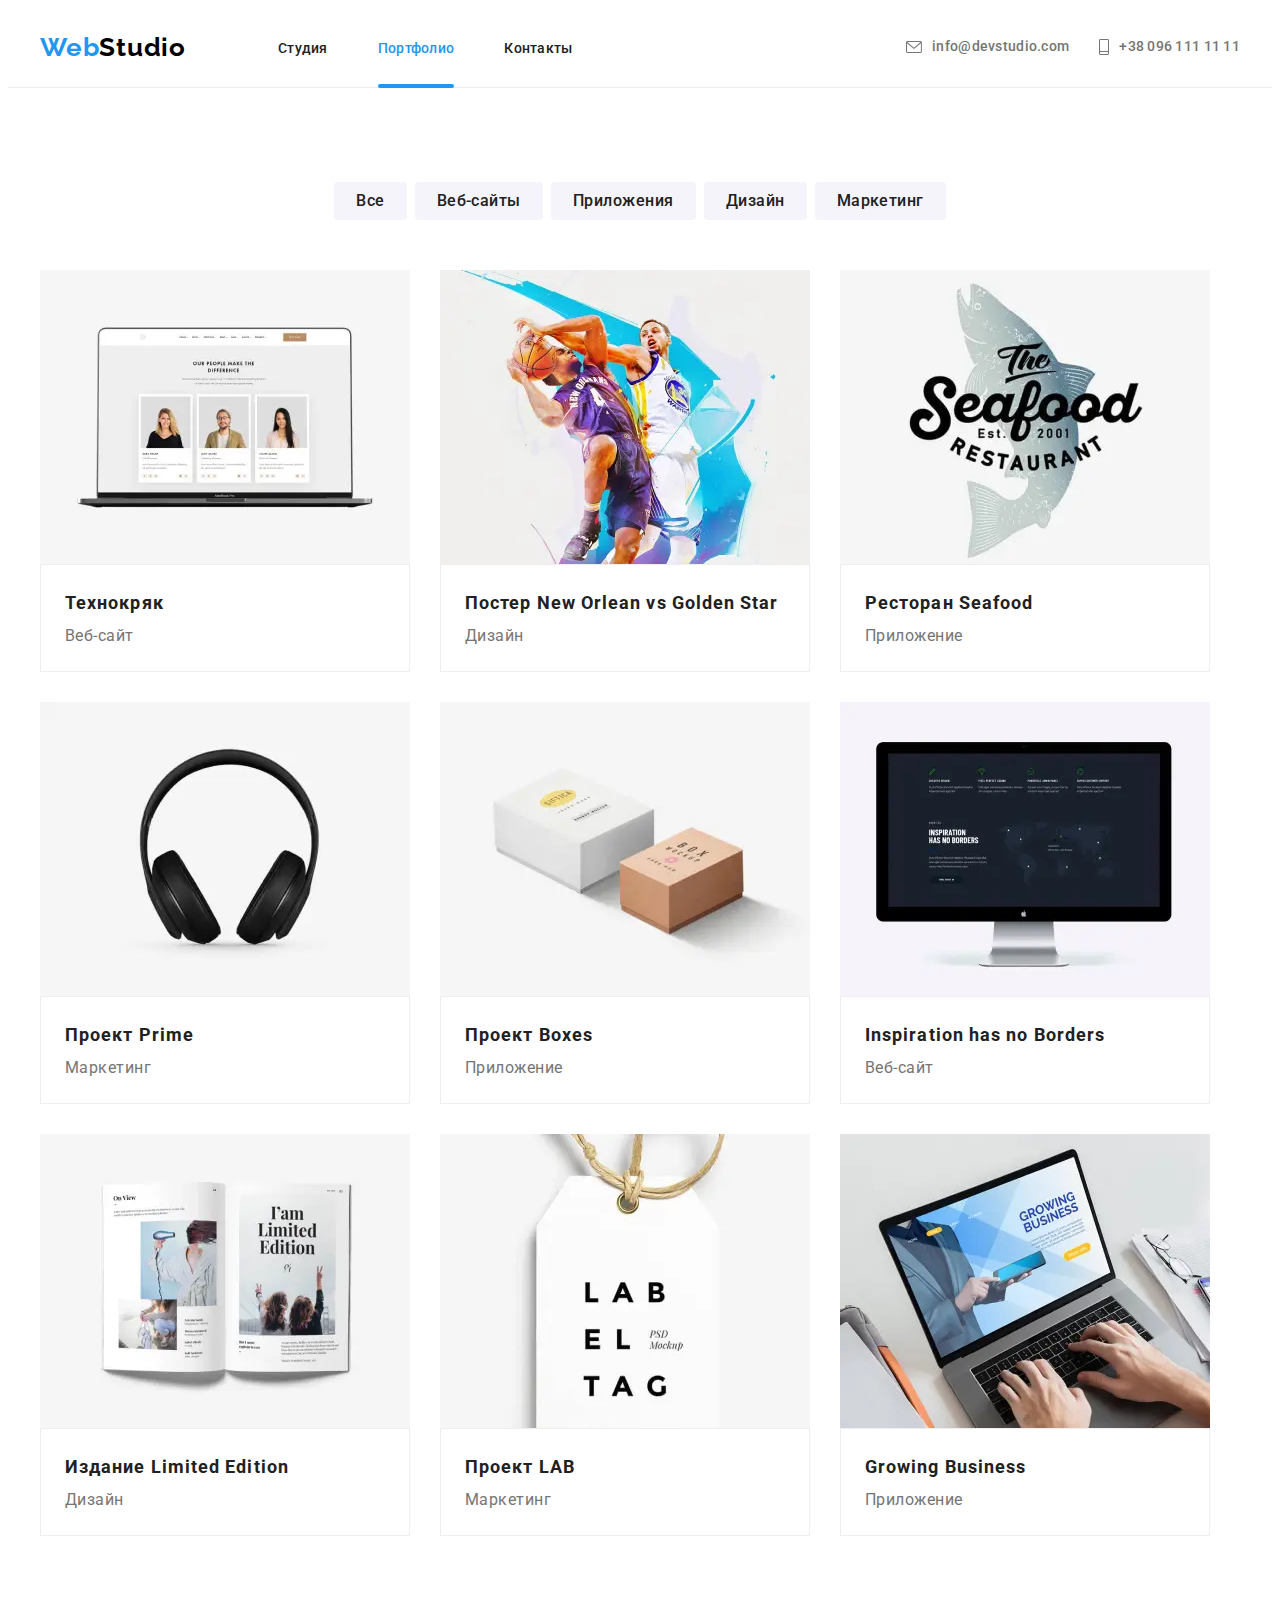
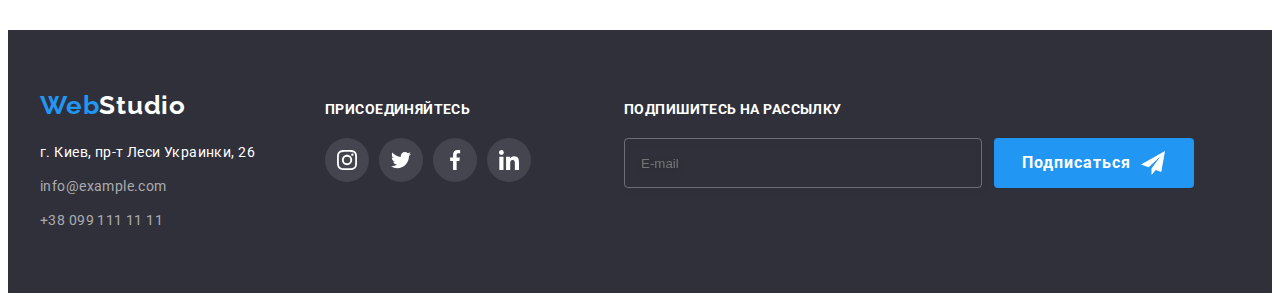
==== commit c6b0383a: "footer завершил" ====
--- a/portfolio.html
+++ b/portfolio.html
@@ -373,7 +373,7 @@
             </div>
         </section>
     </main>
-    <!-- <footer class="footer">
+    <footer class="footer">
         <div class="container footer-container">
             <div class="footer-address">
                 <a class="footer-logo link" href="./index.html"><span class="logo-primary">Web</span>Studio</a>
@@ -439,7 +439,7 @@
                 </form>
             </div>
         </div>
-    </footer> -->
+    </footer>
 
     <script src="./js/mobile-menu.js"></script>
 </body>
--- a/css/portfolio.min.css
+++ b/css/portfolio.min.css
@@ -1,2 +1,2 @@
-:root{--font-family: "Roboto", sans-serif;--logo-font: "Raleway", sans-serif;--primary-text-color: #212121;--secondary-text-color: #757575;--accent-color: #2196f3;--icon-color: #afb1b8;--timing-function: cubic-bezier(0.4, 0, 0.2, 1);--duration: 250ms}.visually-hidden{position:absolute;width:1px;height:1px;margin:-1px;border:0;padding:0;white-space:nowrap;clip-path:inset(100%);clip:rect(0 0 0 0);overflow:hidden}body{font-family:var(--font-family)}h1,h2,h3,h4,h5,h6,p{margin-top:0;margin-bottom:0}ul{margin-top:0;margin-bottom:0;padding-left:0}img{display:block}li{display:block}.list{list-style:none}.link{text-decoration:none}@media screen and (max-width: 767px) and (min-width: 768px){.container{width:100vw}}@media screen and (min-width: 1200px){.container{width:1200px}}.container{padding-left:15px;padding-right:15px;margin-left:auto;margin-right:auto}.logo-primary{color:#2196f3;font-family:var(--logo-font);font-style:normal;font-weight:bold;font-size:26px;line-height:1.19;letter-spacing:0.03em}@media screen and (min-width: 306px){.logo{margin-right:92px}}.logo{color:#000000;font-family:var(--logo-font);font-style:normal;font-weight:bold;font-size:26px;line-height:1.19;letter-spacing:0.03em}.footer-logo{color:#ffffff;font-family:var(--logo-font);font-style:normal;font-weight:bold;font-size:26px;line-height:1.19;letter-spacing:0.03em}@media screen and (max-width: 767px){.button-list{display:flex;flex-wrap:wrap;justify-content:flex-start;margin-top:-8px;margin-left:-8px}.button-list-item{margin-left:8px;margin-top:8px}}@media screen and (min-width: 768px){.button-list{display:flex;justify-content:center;margin-bottom:30px}.button-list-item+.button-list-item{margin-left:8px}}@media screen and (min-width: 768px){.button-list{margin-bottom:50px}}.button{padding:6px 22px;border:transparent;display:flex;align-items:center;font-family:var(--font-family);font-style:normal;font-weight:500;font-size:16px;line-height:26px;text-align:center;letter-spacing:0.03em;color:var(--primary-text-color);background-color:#f5f4fa;border-radius:4px;transition-property:background-color, color, box-shadow;transition-duration:var(--duration);transition-timing-function:var(--timing-function)}.button:hover,.button:focus{background-color:var(--accent-color);color:#ffffff;box-shadow:0px 3px 1px rgba(0,0,0,0.1),0px 1px 2px rgba(0,0,0,0.08),0px 2px 2px rgba(0,0,0,0.12);cursor:pointer}@media screen and (max-width: 767px){.nav-list{display:none}.header-contact{display:none}.header-container{justify-content:space-between;padding-top:10px;padding-bottom:10px}.burger-menu{border:none;background-color:transparent;padding:12px 8px;line-height:0;margin-left:auto;cursor:pointer}.burger-menu__icon{fill:#000000;transition-property:fill;transition-duration:var(--duration);transition-timing-function:var(--timing-function)}.burger-menu__icon:hover,.burger-menu__icon:focus{fill:var(--accent-color)}.mobile-menu{position:absolute;top:0;left:0;width:100%;height:100vh;overflow:auto;background-color:#FFFFFF;opacity:0;visibility:hidden;pointer-events:none;transition-property:opacity;transition-duration:var(--duration);transition-timing-function:var(--timing-function)}.mobile-menu.is-open{opacity:1;visibility:visible;pointer-events:auto;z-index:1}.mobile-menu__container{position:relative;padding-top:48px;padding-bottom:48px;display:flex;flex-direction:column}.mobile-menu__close-button{position:absolute;top:10px;right:15px;padding:10px;background-color:transparent;border:none;line-height:0;cursor:pointer}.mobile-menu__close-icon{fill:#000000;transition-property:fill;transition-duration:var(--duration);transition-timing-function:var(--timing-function)}.mobile-menu__close-icon:hover,.mobile-menu__close-icon:focus{fill:var(--accent-color)}.mobile-menu__nav-list{display:flex;flex-direction:column}.mobile-menu__nav-link{font-family:var(--font-family);font-style:normal;font-weight:500;font-size:40px;line-height:1.18;letter-spacing:0.02em;color:var(--primary-text-color)}.mobile-menu__nav-item+.mobile-menu__nav-item,.mobile-menu__contacts-item+.mobile-menu__contacts-item{margin-top:32px}.mobile-menu__contacts{margin-top:302px}.mobile-menu__contacts-list{display:flex;flex-direction:column}.mobile-menu__contacts-tel{font-family:var(--font-family);font-style:normal;font-weight:500;font-size:34px;line-height:1.18;letter-spacing:0.02em;color:var(--accent-color)}.mobile-menu__contacts-mail{font-family:var(--font-family);font-style:normal;font-weight:500;font-size:24px;line-height:1.17;letter-spacing:0.02em;color:var(--secondary-text-color)}.mobile-menu__social{margin-top:64px}.mobile-menu__social-list{display:flex;flex-direction:row;flex-wrap:wrap}.mobile-menu__social-item+.mobile-menu__social-item{margin-left:10px}.mobile-menu__social-item:not(:first-child)::before{content:" ";height:100%;border:1px solid rgba(33,33,33,0.2);transform:rotate(90deg);margin-right:10px}.mobile-menu__social-link{font-family:var(--font-family);font-style:normal;font-weight:500;font-size:18px;line-height:1.22;letter-spacing:0.02em;color:var(--accent-color)}}@media screen and (min-width: 768px){.burger-menu{display:none}.mobile-menu{display:none}.header-container{padding-top:21px;padding-bottom:21px}.navigation{display:flex}.nav-list{display:flex;align-items:center}.nav-list__item+.nav-list__item{margin-left:50px}.nav-list__link{font-family:var(--font-family);font-style:normal;font-weight:500;font-size:14px;line-height:1.14;letter-spacing:0.02em;color:var(--primary-text-color);transition-property:color;transition-duration:var(--duration);transition-timing-function:var(--timing-function)}.nav-list__link:hover,.nav-list__link:focus{color:var(--accent-color);cursor:pointer}.current{position:relative}.current::after{content:" ";display:block;position:absolute;left:0;top:46px;width:100%;height:4px;border-radius:2px;background-color:var(--accent-color)}.header-contact{display:flex;flex-direction:column;margin-left:auto}.header-contact__item{display:flex;align-items:center}.header-contact__item+.header-contact__item{margin-top:10px}.header-contact__link{display:flex;align-items:center;font-family:var(--font-family);font-style:normal;font-weight:500;font-size:14px;line-height:1.14;letter-spacing:0.02em;color:var(--secondary-text-color);transition-property:color;transition-duration:var(--duration);transition-timing-function:var(--timing-function)}.header-contact__link:hover,.header-contact__link:focus{color:var(--accent-color);cursor:pointer}.header-contact__icon{fill:var(--secondary-text-color);margin-right:10px;transition-property:fill;transition-duration:var(--duration);transition-timing-function:var(--timing-function)}.header-contact__link:hover .header-contact__icon,.header-contact__link:focus .header-contact__icon{fill:var(--accent-color);cursor:pointer}}@media screen and (min-width: 1200px){.header-container{padding-top:24px;padding-bottom:24px}.current{position:relative}.current::after{content:"";display:block;position:absolute;left:0;top:44px;width:100%;height:4px;border-radius:2px;background-color:var(--accent-color)}.header-contact{display:flex;flex-direction:row;margin-left:auto}.header-contact__item{display:flex;align-items:center}.header-contact__item+.header-contact__item{margin-left:30px;margin-top:0}}.portfolio-header{border-bottom:1px solid #ECECEC}.header-container{display:flex;align-items:center}.current{color:var(--accent-color)}@media screen and (max-width: 960px){.portfolio{padding-top:60px;padding-bottom:60px}}@media screen and (min-width: 961px){.portfolio{padding-top:94px;padding-bottom:94px}}@media screen and (max-width: 767px){.portfolio-list{display:flex;flex-direction:column;margin-top:40px}.portfolio-list-item{width:450px;height:100%;margin-bottom:30px}}@media screen and (min-width: 768px){.portfolio-list{display:flex;flex-wrap:wrap;flex-basis:calc((100% - 30px) / 2);margin-right:-30px;margin-bottom:-30px}.portfolio-list-item{display:flex;flex-direction:column;width:354px;height:440px;margin-right:30px;margin-bottom:30px}.portfolio-list-item>.text-box-grow{flex-grow:1}}@media screen and (min-width: 1200px){.portfolio-list{flex-basis:calc((100% - 60px) / 3)}.portfolio-list-item{width:370px;height:100%}}.portfolio-list-item{background:#ffffff;transition-property:box-shadow;transition-duration:var(--duration);transition-timing-function:var(--timing-function)}.portfolio-list-item:hover,.portfolio-list-item:focus{box-shadow:0px 1px 1px rgba(0,0,0,0.12),0px 4px 4px rgba(0,0,0,0.06),1px 4px 6px rgba(0,0,0,0.16);cursor:pointer}.portfolio-title{font-family:var(--font-family);font-style:normal;font-weight:bold;font-size:18px;line-height:2;letter-spacing:0.06em;color:var(--primary-text-color)}.portfolio-text{font-family:var(--font-family);font-style:normal;font-weight:normal;font-size:16px;line-height:1.88;letter-spacing:0.03em;color:var(--secondary-text-color)}.text-box{padding:20px 24px;border:1px solid #eeeeee;box-sizing:border-box}.portfolio-overlay{position:relative;overflow:hidden}.overlay-content{position:absolute;left:0;top:0;width:100%;height:100%;font-family:var(--font-family);font-style:normal;font-weight:400;font-size:18px;line-height:1.56;letter-spacing:0.03em;color:#FFFFFF;background-color:rgba(33,150,243,0.9);padding:62px 24px;overflow:visible;transform:translateY(100%);transition-property:transform;transition-duration:var(--duration);transition-timing-function:var(--timing-function)}.portfolio-list-item:hover .overlay-content,.portfolio-list-item:focus .overlay-content{transform:translateX(0%)}.footer{background-color:#2f303a;padding-top:60px;padding-bottom:60px}.footer-container{display:flex;align-items:baseline}.footer-contacts-item+.footer-contacts-item{margin-top:10px}address{margin-top:20px}.footer-contacts-address{font-family:var(--font-family);font-style:normal;font-weight:normal;font-size:14px;line-height:1.71;letter-spacing:0.03em;color:#ffffff;transition-property:color;transition-duration:var(--duration);transition-timing-function:var(--timing-function)}.footer-contacts-address:hover,.footer-contacts-address:focus{color:var(--accent-color);cursor:pointer}.footer-contacts-link{font-family:var(--font-family);font-style:normal;font-weight:normal;font-size:14px;line-height:1.71;letter-spacing:0.03em;color:rgba(255,255,255,0.6);transition-property:color;transition-duration:var(--duration);transition-timing-function:var(--timing-function)}.footer-contacts-link:hover,.footer-contacts-link:focus{color:var(--accent-color);cursor:pointer}.footer-social{margin-left:70px}.footer-social-text{margin-bottom:20px;font-family:var(--font-family);font-style:normal;font-weight:bold;font-size:14px;line-height:1.14;letter-spacing:0.03em;text-transform:uppercase;color:#ffffff}.footer-social-list{width:206px;height:44px;display:flex;justify-content:space-between;align-items:center}.footer-social-link{display:flex;justify-content:center;align-items:center;width:44px;height:44px;border-radius:50%;background-color:rgba(255,255,255,0.1);transition-property:background-color;transition-duration:var(--duration);transition-timing-function:var(--timing-function)}.footer-social-link:hover,.footer-social-link:focus{background-color:var(--accent-color);cursor:pointer}.footer-social-link-icon{fill:#ffffff;transition-property:fill;transition-duration:var(--duration);transition-timing-function:var(--timing-function)}.footer-social-link:hover .footer-social-link-icon,.footer-social-link:focus .footer-social-link-icon{fill:#ffffff;cursor:pointer}.footer-subscribe-mail{width:358px;height:50px;border:1px solid rgba(255,255,255,0.3);box-sizing:border-box;filter:drop-shadow(0px 4px 4px rgba(0,0,0,0.15));border-radius:4px;background-color:transparent;padding:15px 16px;color:#ffffff}.footer-subscribe-button{min-width:200px;border:transparent;background-color:var(--accent-color);border-radius:4px;cursor:pointer;padding:10px 28px;margin-left:12px;transition-property:box-shadow;transition-duration:var(--duration);transition-timing-function:var(--timing-function);font-family:var(--font-family);font-style:normal;font-weight:700;font-size:16px;line-height:1.88;display:flex;align-items:center;text-align:center;letter-spacing:0.06em;color:#FFFFFF}.footer-subscribe-button:hover,.footer-subscribe-button:focus{box-shadow:0px 4px 4px rgba(0,0,0,0.15)}.button-icon{margin-left:10px}.footer-subscribe-thumb{margin-left:93px}.footer-subscribe-form{display:flex;flex-direction:row}
+:root{--font-family: "Roboto", sans-serif;--logo-font: "Raleway", sans-serif;--primary-text-color: #212121;--secondary-text-color: #757575;--accent-color: #2196f3;--icon-color: #afb1b8;--timing-function: cubic-bezier(0.4, 0, 0.2, 1);--duration: 250ms}.visually-hidden{position:absolute;width:1px;height:1px;margin:-1px;border:0;padding:0;white-space:nowrap;clip-path:inset(100%);clip:rect(0 0 0 0);overflow:hidden}body{font-family:var(--font-family)}h1,h2,h3,h4,h5,h6,p{margin-top:0;margin-bottom:0}ul{margin-top:0;margin-bottom:0;padding-left:0}img{display:block}li{display:block}.list{list-style:none}.link{text-decoration:none}@media screen and (max-width: 767px){.container{width:480px}}@media screen and (min-width: 768px){.container{width:768px}}@media screen and (min-width: 1200px){.container{width:1200px}}.container{padding-left:15px;padding-right:15px;margin-left:auto;margin-right:auto}.logo-primary{color:#2196f3;font-family:var(--logo-font);font-style:normal;font-weight:bold;font-size:26px;line-height:1.19;letter-spacing:0.03em}@media screen and (min-width: 306px){.logo{margin-right:92px}}.logo{color:#000000;font-family:var(--logo-font);font-style:normal;font-weight:bold;font-size:26px;line-height:1.19;letter-spacing:0.03em}.footer-logo{color:#ffffff;font-family:var(--logo-font);font-style:normal;font-weight:bold;font-size:26px;line-height:1.19;letter-spacing:0.03em}@media screen and (max-width: 767px){.button-list{display:flex;flex-wrap:wrap;justify-content:flex-start;margin-top:-8px;margin-left:-8px}.button-list-item{margin-left:8px;margin-top:8px}}@media screen and (min-width: 768px){.button-list{display:flex;justify-content:center;margin-bottom:30px}.button-list-item+.button-list-item{margin-left:8px}}@media screen and (min-width: 768px){.button-list{margin-bottom:50px}}.button{padding:6px 22px;border:transparent;display:flex;align-items:center;font-family:var(--font-family);font-style:normal;font-weight:500;font-size:16px;line-height:26px;text-align:center;letter-spacing:0.03em;color:var(--primary-text-color);background-color:#f5f4fa;border-radius:4px;transition-property:background-color, color, box-shadow;transition-duration:var(--duration);transition-timing-function:var(--timing-function)}.button:hover,.button:focus{background-color:var(--accent-color);color:#ffffff;box-shadow:0px 3px 1px rgba(0,0,0,0.1),0px 1px 2px rgba(0,0,0,0.08),0px 2px 2px rgba(0,0,0,0.12);cursor:pointer}@media screen and (max-width: 767px){.nav-list{display:none}.header-contact{display:none}.header-container{justify-content:space-between;padding-top:10px;padding-bottom:10px}.burger-menu{border:none;background-color:transparent;padding:12px 8px;line-height:0;margin-left:auto;cursor:pointer}.burger-menu__icon{fill:#000000;transition-property:fill;transition-duration:var(--duration);transition-timing-function:var(--timing-function)}.burger-menu__icon:hover,.burger-menu__icon:focus{fill:var(--accent-color)}.mobile-menu{position:absolute;top:0;left:0;width:100%;height:100vh;overflow:auto;background-color:#FFFFFF;opacity:0;visibility:hidden;pointer-events:none;transition-property:opacity;transition-duration:var(--duration);transition-timing-function:var(--timing-function)}.mobile-menu.is-open{opacity:1;visibility:visible;pointer-events:auto;z-index:1}.mobile-menu__container{position:relative;padding-top:48px;padding-bottom:48px;display:flex;flex-direction:column}.mobile-menu__close-button{position:absolute;top:10px;right:15px;padding:10px;background-color:transparent;border:none;line-height:0;cursor:pointer}.mobile-menu__close-icon{fill:#000000;transition-property:fill;transition-duration:var(--duration);transition-timing-function:var(--timing-function)}.mobile-menu__close-icon:hover,.mobile-menu__close-icon:focus{fill:var(--accent-color)}.mobile-menu__nav-list{display:flex;flex-direction:column}.mobile-menu__nav-link{font-family:var(--font-family);font-style:normal;font-weight:500;font-size:40px;line-height:1.18;letter-spacing:0.02em;color:var(--primary-text-color)}.mobile-menu__nav-item+.mobile-menu__nav-item,.mobile-menu__contacts-item+.mobile-menu__contacts-item{margin-top:32px}.mobile-menu__contacts{margin-top:302px}.mobile-menu__contacts-list{display:flex;flex-direction:column}.mobile-menu__contacts-tel{font-family:var(--font-family);font-style:normal;font-weight:500;font-size:34px;line-height:1.18;letter-spacing:0.02em;color:var(--accent-color)}.mobile-menu__contacts-mail{font-family:var(--font-family);font-style:normal;font-weight:500;font-size:24px;line-height:1.17;letter-spacing:0.02em;color:var(--secondary-text-color)}.mobile-menu__social{margin-top:64px}.mobile-menu__social-list{display:flex;flex-direction:row;flex-wrap:wrap}.mobile-menu__social-item+.mobile-menu__social-item{margin-left:10px}.mobile-menu__social-item:not(:first-child)::before{content:" ";height:100%;border:1px solid rgba(33,33,33,0.2);transform:rotate(90deg);margin-right:10px}.mobile-menu__social-link{font-family:var(--font-family);font-style:normal;font-weight:500;font-size:18px;line-height:1.22;letter-spacing:0.02em;color:var(--accent-color)}}@media screen and (min-width: 768px){.burger-menu{display:none}.mobile-menu{display:none}.header-container{padding-top:21px;padding-bottom:21px}.navigation{display:flex}.nav-list{display:flex;align-items:center}.nav-list__item+.nav-list__item{margin-left:50px}.nav-list__link{font-family:var(--font-family);font-style:normal;font-weight:500;font-size:14px;line-height:1.14;letter-spacing:0.02em;color:var(--primary-text-color);transition-property:color;transition-duration:var(--duration);transition-timing-function:var(--timing-function)}.nav-list__link:hover,.nav-list__link:focus{color:var(--accent-color);cursor:pointer}.current{position:relative}.current::after{content:" ";display:block;position:absolute;left:0;top:46px;width:100%;height:4px;border-radius:2px;background-color:var(--accent-color)}.header-contact{display:flex;flex-direction:column;margin-left:auto}.header-contact__item{display:flex;align-items:center}.header-contact__item+.header-contact__item{margin-top:10px}.header-contact__link{display:flex;align-items:center;font-family:var(--font-family);font-style:normal;font-weight:500;font-size:14px;line-height:1.14;letter-spacing:0.02em;color:var(--secondary-text-color);transition-property:color;transition-duration:var(--duration);transition-timing-function:var(--timing-function)}.header-contact__link:hover,.header-contact__link:focus{color:var(--accent-color);cursor:pointer}.header-contact__icon{fill:var(--secondary-text-color);margin-right:10px;transition-property:fill;transition-duration:var(--duration);transition-timing-function:var(--timing-function)}.header-contact__link:hover .header-contact__icon,.header-contact__link:focus .header-contact__icon{fill:var(--accent-color);cursor:pointer}}@media screen and (min-width: 1200px){.header-container{padding-top:24px;padding-bottom:24px}.current{position:relative}.current::after{content:"";display:block;position:absolute;left:0;top:44px;width:100%;height:4px;border-radius:2px;background-color:var(--accent-color)}.header-contact{display:flex;flex-direction:row;margin-left:auto}.header-contact__item{display:flex;align-items:center}.header-contact__item+.header-contact__item{margin-left:30px;margin-top:0}}.portfolio-header{border-bottom:1px solid #ECECEC}.header-container{display:flex;align-items:center}.current{color:var(--accent-color)}@media screen and (max-width: 960px){.portfolio{padding-top:60px;padding-bottom:60px}}@media screen and (min-width: 961px){.portfolio{padding-top:94px;padding-bottom:94px}}@media screen and (max-width: 767px){.portfolio-list{display:flex;flex-direction:column;margin-top:40px}.portfolio-list-item{width:450px;height:auto;margin-bottom:30px}}@media screen and (min-width: 768px){.portfolio-list{display:flex;flex-wrap:wrap;flex-basis:calc((100% - 30px) / 2);margin-right:-30px;margin-bottom:-30px}.portfolio-list-item{display:flex;flex-direction:column;width:354px;height:auto;margin-right:30px;margin-bottom:30px}.portfolio-list-item>.text-box-grow{flex-grow:1}}@media screen and (min-width: 1200px){.portfolio-list{flex-basis:calc((100% - 60px) / 3)}.portfolio-list-item{width:370px;height:auto}}.portfolio-list-item{background:#ffffff;transition-property:box-shadow;transition-duration:var(--duration);transition-timing-function:var(--timing-function)}.portfolio-list-item:hover,.portfolio-list-item:focus{box-shadow:0px 1px 1px rgba(0,0,0,0.12),0px 4px 4px rgba(0,0,0,0.06),1px 4px 6px rgba(0,0,0,0.16);cursor:pointer}.portfolio-title{font-family:var(--font-family);font-style:normal;font-weight:bold;font-size:18px;line-height:2;letter-spacing:0.06em;color:var(--primary-text-color)}.portfolio-text{font-family:var(--font-family);font-style:normal;font-weight:normal;font-size:16px;line-height:1.88;letter-spacing:0.03em;color:var(--secondary-text-color)}.text-box{padding:20px 24px;border:1px solid #eeeeee;box-sizing:border-box}.portfolio-overlay{position:relative;overflow:hidden}.overlay-content{position:absolute;left:0;top:0;width:100%;height:100%;font-family:var(--font-family);font-style:normal;font-weight:400;font-size:18px;line-height:1.56;letter-spacing:0.03em;color:#FFFFFF;background-color:rgba(33,150,243,0.9);padding:62px 24px;overflow:visible;transform:translateY(100%);transition-property:transform;transition-duration:var(--duration);transition-timing-function:var(--timing-function)}.portfolio-list-item:hover .overlay-content,.portfolio-list-item:focus .overlay-content{transform:translateX(0%)}@media screen and (max-width: 767px){.footer-container,.footer-address,.footer-social,.footer-subscribe-thumb,.footer-contact-list,.footer-subscribe-form{display:flex;flex-wrap:wrap;flex-direction:column;align-items:center}.footer-subscribe-thumb,.footer-social{margin-top:60px}.footer-contacts-item+.footer-contacts-item{margin-top:8px}.footer-subscribe-button,.footer-subscribe-mail,.footer-social-list{margin-top:20px}.footer-subscribe-mail{width:450px;height:50px}}@media screen and (min-width: 768px) and (max-width: 1199px){.footer-container{display:flex;align-items:baseline;flex-wrap:wrap;justify-content:center}.footer-address,.footer-social,.footer-subscribe-thumb,.footer-contact-list,.footer-subscribe-form{display:flex;flex-wrap:wrap;flex-direction:column;align-items:center}.footer-social{margin-left:165px}.footer-subscribe-thumb{align-self:flex-end}.footer-contacts-item+.footer-contacts-item{margin-top:8px}.footer-subscribe-thumb{margin-top:60px}.footer-subscribe-button,.footer-subscribe-mail,.footer-social-list{margin-top:20px}.footer-subscribe-mail{width:450px;height:50px}}@media screen and (min-width: 1200px){.footer-container{display:flex;align-items:baseline}.footer-contacts-item+.footer-contacts-item{margin-top:10px}.footer-social{margin-left:70px}.footer-social-text{margin-bottom:20px}.footer-subscribe-mail{width:358px;height:50px}.footer-subscribe-button{margin-left:12px}.footer-subscribe-thumb{margin-left:93px}.footer-subscribe-form{display:flex;flex-direction:row}}.footer{background-color:#2f303a;padding-top:60px;padding-bottom:60px}address{margin-top:20px}.footer-contacts-address{font-family:var(--font-family);font-style:normal;font-weight:normal;font-size:14px;line-height:1.71;letter-spacing:0.03em;color:#ffffff;transition-property:color;transition-duration:var(--duration);transition-timing-function:var(--timing-function)}.footer-contacts-address:hover,.footer-contacts-address:focus{color:var(--accent-color);cursor:pointer}.footer-contacts-link{font-family:var(--font-family);font-style:normal;font-weight:normal;font-size:14px;line-height:1.71;letter-spacing:0.03em;color:rgba(255,255,255,0.6);transition-property:color;transition-duration:var(--duration);transition-timing-function:var(--timing-function)}.footer-contacts-link:hover,.footer-contacts-link:focus{color:var(--accent-color);cursor:pointer}.footer-social-text{font-family:var(--font-family);font-style:normal;font-weight:bold;font-size:14px;line-height:1.14;letter-spacing:0.03em;text-transform:uppercase;color:#ffffff}.footer-social-list{width:206px;height:44px;display:flex;justify-content:space-between;align-items:center}.footer-social-link{display:flex;justify-content:center;align-items:center;width:44px;height:44px;border-radius:50%;background-color:rgba(255,255,255,0.1);transition-property:background-color;transition-duration:var(--duration);transition-timing-function:var(--timing-function)}.footer-social-link:hover,.footer-social-link:focus{background-color:var(--accent-color);cursor:pointer}.footer-social-link-icon{fill:#ffffff;transition-property:fill;transition-duration:var(--duration);transition-timing-function:var(--timing-function)}.footer-social-link:hover .footer-social-link-icon,.footer-social-link:focus .footer-social-link-icon{fill:#ffffff;cursor:pointer}.footer-subscribe-mail{border:1px solid rgba(255,255,255,0.3);box-sizing:border-box;filter:drop-shadow(0px 4px 4px rgba(0,0,0,0.15));border-radius:4px;background-color:transparent;padding:15px 16px;color:#ffffff}.footer-subscribe-button{min-width:200px;border:transparent;background-color:var(--accent-color);border-radius:4px;cursor:pointer;padding:10px 28px;transition-property:box-shadow;transition-duration:var(--duration);transition-timing-function:var(--timing-function);font-family:var(--font-family);font-style:normal;font-weight:700;font-size:16px;line-height:1.88;display:flex;align-items:center;text-align:center;letter-spacing:0.06em;color:#FFFFFF}.footer-subscribe-button:hover,.footer-subscribe-button:focus{box-shadow:0px 4px 4px rgba(0,0,0,0.15)}.button-icon{margin-left:10px}
 /*# sourceMappingURL=portfolio.min.css.map */